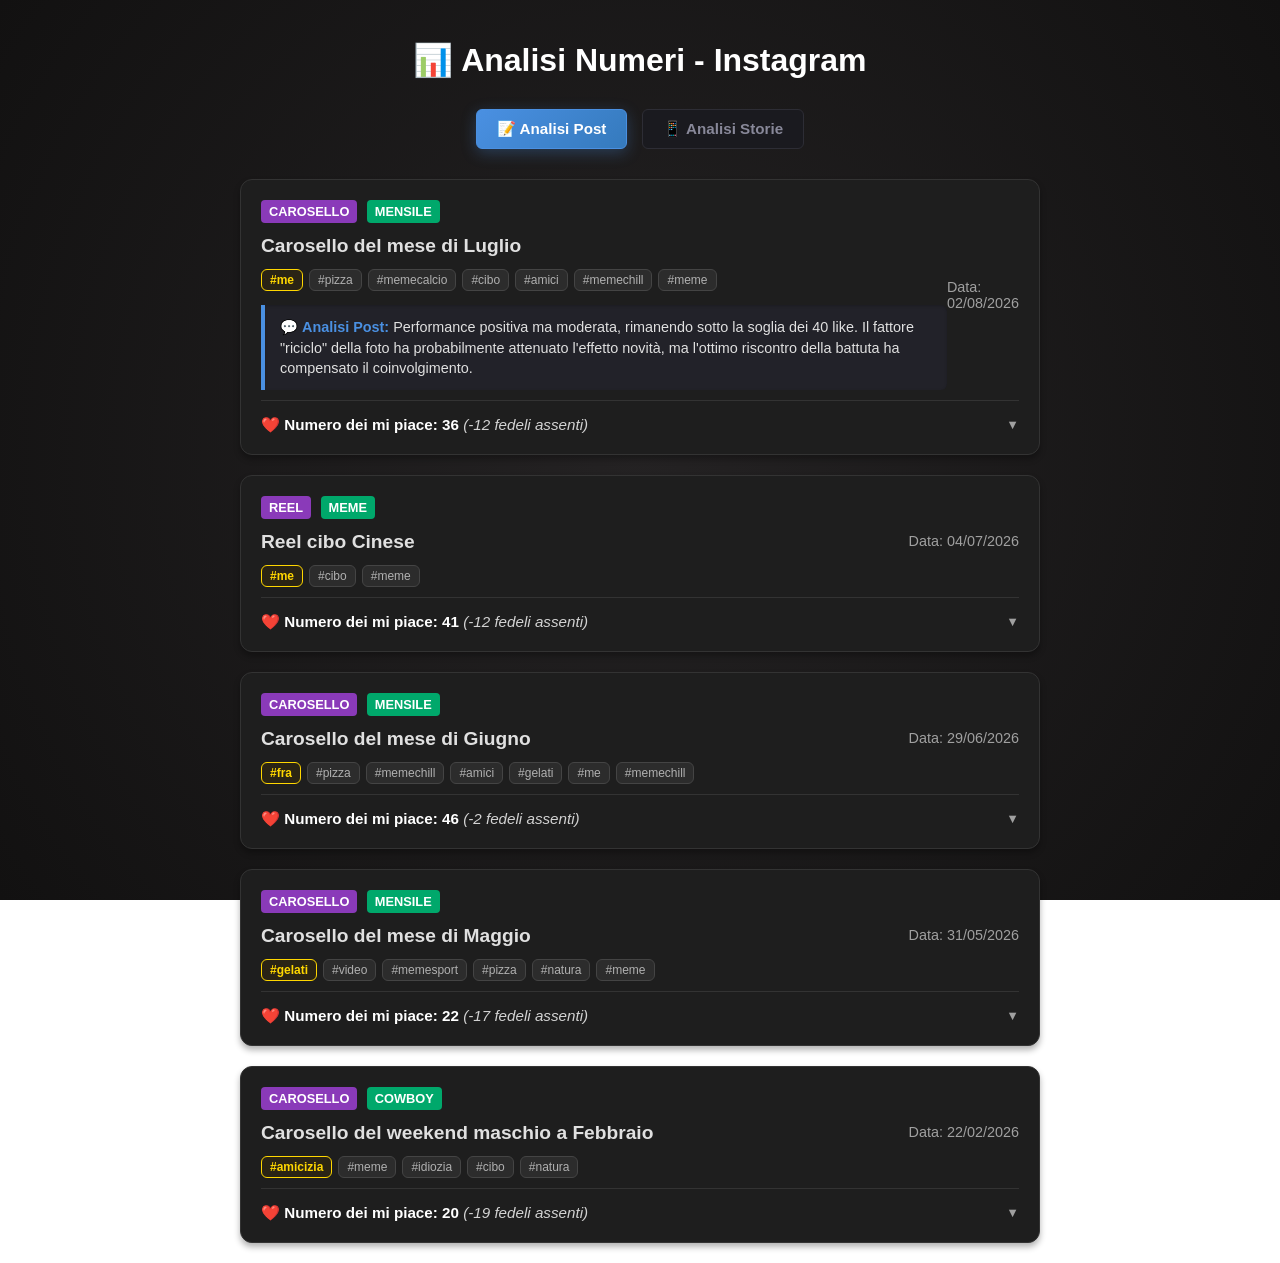
==== index.html @ 47b464ba "Add files via upload" ====
<!DOCTYPE html>
<html lang="it">
<head>
    <meta charset="UTF-8">
    <meta name="viewport" content="width=device-width, initial-scale=1.0">
    <title>Analisi Social</title>
    <link rel="stylesheet" href="style.css">
</head>

<body>
    <div class="container">
        <h1>📊 Analisi Numeri - Instagram</h1>

        <!-- NAVIGAZIONE PAGINE (Stile Tab) -->
        <div class="tabs-navigation">
            <a href="index.html" class="tab-btn active">📝 Analisi Post</a>
            <a href="storie.html" class="tab-btn">📱 Analisi Storie</a>
        </div>
                <div class="posts-grid">

                    <!-- LUGLIO -->
                    <div class="post-card">
                        <div class="post-header">
                            <div>
                                <span class="badge-tipo">CAROSELLO</span>
                                <span class="badge-categoria">MENSILE</span>
                                <div class="post-title">Carosello del mese di Luglio</div>
                                <div class="chips-themes">
                                    <span class="chip-principale">#me</span>
                                    <span>#pizza</span>
                                    <span>#memecalcio</span>
                                    <span>#cibo</span>
                                    <span>#amici</span>
                                    <span>#memechill</span>
                                    <span>#meme</span>
                                </div>
                                <div class="post-note">
                                    💬 <strong>Analisi Post:</strong> Performance positiva ma moderata, rimanendo sotto la soglia dei 40 like. Il fattore "riciclo" della foto ha probabilmente attenuato l'effetto novità, ma l'ottimo riscontro della battuta ha compensato il coinvolgimento.
                                </div>
                            </div>
                            <div class="post-meta">
                                <div>Data: 02/08/2026</div>
                            </div>
                        </div>
                        
                        <div class="likes-section">
                            <button class="likes-toggle">
                                <span class="likes-count-text">Calcolo mi piace...</span>
                                <span class="arrow">▼</span>
                            </button>
                            <div class="likes-content">
                                <div class="gender-stats">
                                    <div class="gender-bar">
                                        <div class="bar-men"></div>
                                        <div class="bar-women"></div>
                                    </div>
                                    <div class="gender-labels">
                                        <span class="label-men">Uomini: 0%</span>
                                        <span class="label-women">Donne: 0%</span>
                                    </div>
                                </div>
                                <ul class="likes-list">
                                    <li data-gender="M">Alessio Giangrande</li>
                                    <li data-gender="M">Edoardo Lisandri</li>
                                    <li data-gender="M">Nicolò Ciferri</li>
                                    <li data-gender="F">Martina Ligi</li>
                                    <li data-gender="F">Giulia Agnelli</li>
                                    <li data-gender="M">Davide Torelli</li>
                                    <li data-gender="F">Valentina Misciattelli</li>
                                    <li data-gender="F">Debora Cassero</li>
                                    <li data-gender="F">Zia Giusy</li>
                                    <li data-gender="F">Alessia Taverna</li>
                                    <li data-gender="F">Federica Bellavia</li>
                                    <li data-gender="M">Foffo</li>
                                    <li data-gender="M">Chicco Zanon</li>
                                    <li data-gender="F">Sara Raimondi</li>
                                    <li data-gender="F">Janet Meneghini</li>
                                    <li data-gender="M">Gianluca Manco</li>
                                    <li data-gender="F">Laura Martucci</li>
                                    <li data-gender="F">Maria Giovanna Osso</li>
                                    <li data-gender="M">Lorenzo Linguanti</li>
                                    <li data-gender="M">Riccardo Ramacci</li>
                                    <li data-gender="F">Micaela Del Zotto</li>
                                    <li data-gender="M">Gianmarco Maggini</li>
                                    <li data-gender="M">Marco Silvestri</li>
                                    <li data-gender="M">Gabriele Caponi</li>
                                    <li data-gender="M">Giorgio Gonzales</li>
                                    <li data-gender="F">Martina Fioretti</li>
                                    <li data-gender="M">Angelo Siegrain</li>
                                    <li data-gender="M">Dario Leonardi</li>
                                    <li data-gender="F">Anita Lunardi</li>
                                    <li data-gender="M">Daniele Pietropaolo</li>
                                    <li data-gender="M">Alessio Tricarico</li>
                                    <li data-gender="F">Sofia Rampichini</li>
                                    <li data-gender="F">Giulia Mancini</li>
                                    <li data-gender="F">Maria Labanca</li>
                                    <li data-gender="M">Giulio Ruzzi</li>
                                    <li data-gender="F">Rossella Bari</li>
                                </ul>
                            </div>
                        </div>
                    </div>

                    <!-- REEL - LUGLIO -->
                    <div class="post-card">
                        <div class="post-header">
                            <div>
                                <span class="badge-tipo">REEL</span>
                                <span class="badge-categoria">MEME</span>
                                <div class="post-title">Reel cibo Cinese</div>
                                <div class="chips-themes">
                                    <span class="chip-principale">#me</span>
                                    <span>#cibo</span>
                                    <span>#meme</span>
                                </div>
                            </div>
                            <div class="post-meta">
                                <div>Data: 04/07/2026</div>
                            </div>
                        </div>
                        
                        <!-- Inserisci qui il numero di uomini e donne per questo post -->
                        <div class="likes-section" data-uomini="3" data-donne="1">
                            <button class="likes-toggle">
                                <span class="likes-count-text">Calcolo mi piace...</span>
                                <span class="arrow">▼</span>
                            </button>
                            <div class="likes-content">
                                <!-- Nuova barra delle percentuali di genere -->
                                <div class="gender-stats">
                                    <div class="gender-bar">
                                        <div class="bar-men"></div>
                                        <div class="bar-women"></div>
                                    </div>
                                    <div class="gender-labels">
                                        <span class="label-men">Uomini: 0%</span>
                                        <span class="label-women">Donne: 0%</span>
                                    </div>
                                </div>
                                <ul class="likes-list">
                                    <li data-gender="M">Alessio Giangrande</li>
                                    <li data-gender="M">Edoardo Lisandri</li>
                                    <li data-gender="F">Martina Ligi</li>
                                    <li data-gender="F">Giulia Agnelli</li>
                                    <li data-gender="M">Daniele Fasciani</li>
                                    <li data-gender="M">Davide Torelli</li>
                                    <li data-gender="M">Luca Lanni</li>
                                    <li data-gender="F">Zia Giusy</li>
                                    <li data-gender="F">Mamma</li>
                                    <li data-gender="F">Alessia Taverna</li>
                                    <li data-gender="M">Dario Del Grosso</li>
                                    <li data-gender="F">Iaia</li>
                                    <li data-gender="F">Chiara Mastrosani</li>
                                    <li data-gender="M">Diego Gettatelli</li>
                                    <li data-gender="F">Martina Occhioni</li>
                                    <li data-gender="M">Gianluca Manco</li>
                                    <li data-gender="M">Alessandro Misciattelli</li>
                                    <li data-gender="F">Laura Martucci</li>
                                    <li data-gender="M">Dario Ciangola</li>
                                    <li data-gender="F">Maria Giovanna Osso</li>
                                    <li data-gender="M">Federico Lanni</li>
                                    <li data-gender="M">Lorenzo Linguanti</li>
                                    <li data-gender="M">Marco Sorrentino</li>
                                    <li data-gender="F">Giulia Vergari</li>
                                    <li data-gender="M">Daniele Baiocco</li>
                                    <li data-gender="F">Micaela Del Zotto</li>
                                    <li data-gender="F">Francesca Maiorana</li>
                                    <li data-gender="F">Giulia De Bartolomeo</li>
                                    <li data-gender="M">Gabriele Caponi</li>
                                    <li data-gender="F">Martina Fioretti</li>
                                    <li data-gender="F">Federica Lorello</li>
                                    <li data-gender="M">Christian Scala</li>
                                    <li data-gender="F">Giovanna Cozzi</li>
                                    <li data-gender="F">Benedetta Nuzzo</li>
                                    <li data-gender="M">Alessio Tricarico</li>
                                    <li data-gender="M">Giovanni Cortellessa</li>
                                    <li data-gender="F">Lucrezia Degan</li>
                                    <li data-gender="F">Marika Cafiero</li>
                                    <li data-gender="F">Federica Castellani</li>
                                    <li data-gender="F">Serena Biccari</li>
                                    <li data-gender="F">Rossella Bari</li>
                                </ul>
                            </div>
                        </div>
                    </div>

                    <!-- GIUGNO -->
                    <div class="post-card">
                        <div class="post-header">
                            <div>
                                <span class="badge-tipo">CAROSELLO</span>
                                <span class="badge-categoria">MENSILE</span>
                                <div class="post-title">Carosello del mese di Giugno</div>
                                <div class="chips-themes">
                                    <span class="chip-principale">#fra</span>
                                    <span>#pizza</span>
                                    <span>#memechill</span>
                                    <span>#amici</span>
                                    <span>#gelati</span>
                                    <span>#me</span>
                                    <span>#memechill</span>
                                </div>
                            </div>
                            <div class="post-meta">
                                <div>Data: 29/06/2026</div>
                            </div>
                        </div>
                        
                        <!-- Inserisci qui il numero di uomini e donne per questo post -->
                        <div class="likes-section" data-uomini="3" data-donne="1">
                            <button class="likes-toggle">
                                <span class="likes-count-text">Calcolo mi piace...</span>
                                <span class="arrow">▼</span>
                            </button>
                            <div class="likes-content">
                                <!-- Nuova barra delle percentuali di genere -->
                                <div class="gender-stats">
                                    <div class="gender-bar">
                                        <div class="bar-men"></div>
                                        <div class="bar-women"></div>
                                    </div>
                                    <div class="gender-labels">
                                        <span class="label-men">Uomini: 0%</span>
                                        <span class="label-women">Donne: 0%</span>
                                    </div>
                                </div>
                                <ul class="likes-list">
                                    <li data-gender="M">Alessio Giangrande</li>
                                    <li data-gender="F">Martina Ligi</li>
                                    <li data-gender="F">Debora Rogante</li>
                                    <li data-gender="F">Camilla Bulgherini</li>
                                    <li data-gender="F">Giulia Agnelli</li>
                                    <li data-gender="M">Davide Torelli</li>
                                    <li data-gender="F">Valentina Misciattelli</li>
                                    <li data-gender="M">Alessandro Infantini</li>
                                    <li data-gender="F">Zia Giusy</li>
                                    <li data-gender="F">Mamma</li>
                                    <li data-gender="F">Alessia Taverna</li>
                                    <li data-gender="M">Dario Del Grosso</li>
                                    <li data-gender="F">Iaia</li>
                                    <li data-gender="F">Chiara Mastrosani</li>
                                    <li data-gender="M">Chicco Zanon</li>
                                    <li data-gender="F">Sara Raimondi</li>
                                    <li data-gender="M">Diego Gettatelli</li>
                                    <li data-gender="F">Janet Meneghini</li>
                                    <li data-gender="F">Martina Occhioni</li>
                                    <li data-gender="M">Gianluca Manco</li>
                                    <li data-gender="F">Laura Martucci</li>
                                    <li data-gender="F">Maria Giovanna Osso</li>
                                    <li data-gender="F">Ludovica Nuzzo</li>
                                    <li data-gender="M">Mirco Lanni</li>
                                    <li data-gender="M">Lorenzo Linguanti</li>
                                    <li data-gender="M">Riccardo Ramacci</li>
                                    <li data-gender="F">Giulia Vergari</li>
                                    <li data-gender="F">Micaela Del Zotto</li>
                                    <li data-gender="F">Martina Ruzzi</li>
                                    <li data-gender="M">Marco Silvestri</li>
                                    <li data-gender="F">Valeria Sinopoli</li>
                                    <li data-gender="F">Giulia De Bartolomeo</li>
                                    <li data-gender="M">Gabriele Caponi</li>
                                    <li data-gender="F">Martina Fioretti</li>
                                    <li data-gender="F">Francesca Taras</li>
                                    <li data-gender="F">Michela Masci</li>
                                    <li data-gender="M">Alessio Quattrocchi</li>
                                    <li data-gender="M">Daniele Cancellieri</li>
                                    <li data-gender="M">Angelo Siegrain</li>
                                    <li data-gender="M">Dario Leonardi</li>
                                    <li data-gender="M">Michael Pichi</li>
                                    <li data-gender="F">Giulia Maisto</li>
                                    <li data-gender="M">Alessio Tricarico</li>
                                    <li data-gender="F">Claudia Bellini</li>
                                    <li data-gender="F">Serena Biccari</li>
                                    <li data-gender="F">Rossella Bari</li>
                                </ul>
                            </div>
                        </div>
                    </div>

                    <!-- MAGGIO -->
                    <div class="post-card">
                        <div class="post-header">
                            <div>
                                <span class="badge-tipo">CAROSELLO</span>
                                <span class="badge-categoria">MENSILE</span>
                                <div class="post-title">Carosello del mese di Maggio</div>
                                <div class="chips-themes">
                                    <span class="chip-principale">#gelati</span>
                                    <span>#video</span>
                                    <span>#memesport</span>
                                    <span>#pizza</span>
                                    <span>#natura</span>
                                    <span>#meme</span>
                                </div>
                            </div>
                            <div class="post-meta">
                                <div>Data: 31/05/2026</div>
                            </div>
                        </div>
                        
                        <!-- Inserisci qui il numero di uomini e donne per questo post -->
                        <div class="likes-section" data-uomini="3" data-donne="1">
                            <button class="likes-toggle">
                                <span class="likes-count-text">Calcolo mi piace...</span>
                                <span class="arrow">▼</span>
                            </button>
                            <div class="likes-content">
                                <!-- Nuova barra delle percentuali di genere -->
                                <div class="gender-stats">
                                    <div class="gender-bar">
                                        <div class="bar-men"></div>
                                        <div class="bar-women"></div>
                                    </div>
                                    <div class="gender-labels">
                                        <span class="label-men">Uomini: 0%</span>
                                        <span class="label-women">Donne: 0%</span>
                                    </div>
                                </div>
                                <ul class="likes-list">
                                    <li data-gender="M">Alessio Giangrande</li>
                                    <li data-gender="M">Edoardo Lisandri</li>
                                    <li data-gender="F">Martina Ligi</li>
                                    <li data-gender="F">Debora Rogante</li>
                                    <li data-gender="F">Giulia Agnelli</li>
                                    <li data-gender="F">Valentina Misciattelli</li>
                                    <li data-gender="M">Alessandro Infantini</li>
                                    <li data-gender="F">Mamma</li>
                                    <li data-gender="M">Dario Del Grosso</li>
                                    <li data-gender="F">Iaia</li>
                                    <li data-gender="M">Diego Gettatelli</li>
                                    <li data-gender="M">Fabio D'Andria</li>
                                    <li data-gender="M">Gianluca Manco</li>
                                    <li data-gender="F">Laura Martucci</li>
                                    <li data-gender="F">Ludovica Nuzzo</li>
                                    <li data-gender="M">Lorenzo Linguanti</li>
                                    <li data-gender="M">Riccardo Ramacci</li>
                                    <li data-gender="F">Micaela Del Zotto</li>
                                    <li data-gender="M">Marco Silvestri</li>
                                    <li data-gender="F">Giulia De Bartolomeo</li>
                                    <li data-gender="M">Angelo Siegrain</li>
                                    <li data-gender="M">Valerio Cucciari</li>
                                </ul>
                            </div>
                        </div>
                    </div>

                    <!-- FEBBRAIO -->
                    <div class="post-card">
                        <div class="post-header">
                            <div>
                                <span class="badge-tipo">CAROSELLO</span>
                                <span class="badge-categoria">COWBOY</span>
                                <div class="post-title">Carosello del weekend maschio a Febbraio</div>
                                <div class="chips-themes">
                                    <span class="chip-principale">#amicizia</span>
                                    <span>#meme</span>
                                    <span>#idiozia</span>
                                    <span>#cibo</span>
                                    <span>#natura</span>
                                </div>
                            </div>
                            <div class="post-meta">
                                <div>Data: 22/02/2026</div>
                            </div>
                        </div>
                        
                        <!-- Inserisci qui il numero di uomini e donne per questo post -->
                        <div class="likes-section" data-uomini="3" data-donne="1">
                            <button class="likes-toggle">
                                <span class="likes-count-text">Calcolo mi piace...</span>
                                <span class="arrow">▼</span>
                            </button>
                            <div class="likes-content">
                                <!-- Nuova barra delle percentuali di genere -->
                                <div class="gender-stats">
                                    <div class="gender-bar">
                                        <div class="bar-men"></div>
                                        <div class="bar-women"></div>
                                    </div>
                                    <div class="gender-labels">
                                        <span class="label-men">Uomini: 0%</span>
                                        <span class="label-women">Donne: 0%</span>
                                    </div>
                                </div>
                                <ul class="likes-list">
                                    <li data-gender="M">Alessio Giangrande</li>
                                    <li data-gender="M">Edoardo Lisandri</li>
                                    <li data-gender="F">Debora Rogante</li>
                                    <li data-gender="M">Davide Torelli</li>
                                    <li data-gender="M">Alessandro Infantini</li>
                                    <li data-gender="F">Debora Cassero</li>
                                    <li data-gender="F">Zia Giusy</li>
                                    <li data-gender="F">Mamma</li>
                                    <li data-gender="M">Dario Del Grosso</li>
                                    <li data-gender="F">Chiara Mastrosani</li>
                                    <li data-gender="M">Chicco Zanon</li>
                                    <li data-gender="M">Gianluca Manco</li>
                                    <li data-gender="M">Goffredo Baiardo</li>
                                    <li data-gender="M">Lorenzo Linguanti</li>
                                    <li data-gender="M">Riccardo Ramacci</li>
                                    <li data-gender="F">Giulia De Bartolomeo</li>
                                    <li data-gender="M">Gabriele Caponi</li>
                                    <li data-gender="M">Angelo Siegrain</li>
                                    <li data-gender="M">Dario Leonardi</li>
                                    <li data-gender="M">Lenny Guglielmino</li>
                                </ul>
                            </div>
                        </div>
                    </div>
                </div>
    </div>

    <script src="post.js"></script>

</body>
</html>
---- style.css ----
/* Stili Generali e Colori */
body {
    font-family: -apple-system, BlinkMacSystemFont, "Segoe UI", Roboto, Helvetica, Arial, sans-serif;
    color: #f5f5f5;
    margin: 0;
    padding: 20px;

    /* 1. Colore grigio scuro più morbido di base + Sfumatura radiale */
    background: radial-gradient(circle at center, #242223 0%, #121111 100%);

    /* 2. Sovrapposizione del pattern a micro-punti geometrici */
    background-image: 
        radial-gradient(circle at center, #242223 0%, #121111 100%), 
        radial-gradient(rgba(255, 255, 255, 0.02) 1px, transparent 1px);
    background-size: 100% 100%, 20px 20px;
    background-attachment: fixed;
}

.container {
    max-width: 800px;
    margin: 0 auto;
}

h1 {
    text-align: center;
    color: #fff;
    margin-bottom: 30px;
}

/* --- 🗂️ STILE INTERFACCIA TABS --- */

/* Contenitore dei pulsanti: Centrato e senza linea */
.tabs-navigation {
    display: flex;
    justify-content: center;
    gap: 15px;               
    margin-top: 10px;        
    margin-bottom: 30px;     
    padding-bottom: 0;       
    border-bottom: none;
}

/* Stile base dei pulsanti dei tab */
.tab-btn {
    background: #1a1a1f;
    border: 1px solid #2d2d35;
    color: #888899;
    padding: 10px 20px;
    font-size: 0.95rem;
    font-weight: 600;
    cursor: pointer;
    border-radius: 6px;
    transition: all 0.3s ease;
    text-decoration: none;
    display: inline-block;
}

/* Effetto quando passi sopra col mouse */
.tab-btn:hover {
    color: #f5f5f5;
    border-color: #4a90e2;
}

/* Pulsante ATTIVO (Quello selezionato) */
.tab-btn.active {
    background: linear-gradient(135deg, #4a90e2 0%, #357abd 100%);
    color: #ffffff;
    border-color: #4a90e2;
    box-shadow: 0 4px 15px rgba(74, 144, 226, 0.3);
}

/* Gestione della visibilità dei contenuti */
.tab-content {
    display: none; /* Di base nasconde tutto */
}

.tab-content.active {
    display: block; /* Mostra solo il tab che ha la classe active */
}

/* Placeholder provvisorio per la sezione storie */
.stories-placeholder {
    background-color: #1a1a1f;
    border: 1px solid #2d2d35;
    padding: 30px;
    border-radius: 8px;
    text-align: center;
    color: #888899;
}
.stories-placeholder h3 {
    color: #4a90e2;
    margin-top: 0;
}

/* 🏷️ BADGE ROSSO ESCLUSIVO PER LE STORIE */
.badge-tipo.badge-storia {
    background-color: #ff4a4a;
    color: #ffffff;
    box-shadow: 0 2px 8px rgba(255, 74, 74, 0.4);
}

/* 📝 NOTA PERSONALIZZATA PER LE STORIE (Barretta rossa coordinata) */
.post-note.note-storia {
    border-left: 4px solid #ff4a4a;
}
.post-note.note-storia strong {
    color: #ff4a4a;
}

/* Contenitore dei Post */
.posts-grid {
    display: flex;
    flex-direction: column;
    gap: 20px;
}

/* Scheda del Singolo Post */
.post-card {
    background-color: #1e1e1e;
    border: 1px solid #333;
    border-radius: 12px;
    padding: 20px;
    box-shadow: 0 4px 6px rgba(0,0,0,0.3);
}

/* Intestazione del Post (Info principali) */
.post-header {
    display: flex;
    justify-content: space-between;
    align-items: center;
    border-bottom: 1px solid #333;
    padding-bottom: 10px;
    margin-bottom: 15px;
}

.post-title {
    font-size: 1.2rem;
    font-weight: bold;
    color: #e0e0e0;
}

.post-meta {
    font-size: 0.9rem;
    color: #a0a0a0;
}

/* Badge Viola per il Tipo di Post */
.badge-tipo {
    background-color: #8a3ab9;
    color: white;
    padding: 4px 8px;
    border-radius: 4px;
    font-size: 0.8rem;
    font-weight: bold;
    text-transform: uppercase;
    display: inline-block;
    margin-bottom: 12px;
    margin-right: 5px;
}

/* Nuovo Badge Verde per la Categoria di Contenuto */
.badge-categoria {
    background-color: #00a86b;
    color: white;
    padding: 4px 8px;
    border-radius: 4px;
    font-size: 0.8rem;
    font-weight: bold;
    text-transform: uppercase;
    display: inline-block;
    margin-bottom: 12px;
}

/* Chips dei Temi sotto il titolo */
.chips-themes {
    display: flex;
    flex-wrap: wrap;
    gap: 6px;
    margin-top: 12px;
}

.chips-themes span {
    background-color: #2c2c2c;
    color: #b0b0b0;
    font-size: 0.75rem;
    padding: 3px 8px;
    border-radius: 6px;
    border: 1px solid #444;
}

/* Stile speciale per la Chip Principale */
.chips-themes .chip-principale {
    background-color: #2a2415; 
    color: #ffd700;            
    border: 1px solid #ffd700;
    font-weight: bold;
}

.post-note {
    background-color: #222229;     
    border-left: 4px solid #4a90e2; 
    padding: 12px 15px;
    margin-top: 14px;            
    border-radius: 0 6px 6px 0;    
    color: #e0e0e0;            
    font-size: 0.9rem;
    line-height: 1.4;
    box-shadow: inset 0 1px 3px rgba(0, 0, 0, 0.2); /* Leggero effetto incavato */
}

/* Stile per la parolina "Nota del post:" in grassetto */
.post-note strong {
    color: #4a90e2; /* Mette in risalto il titolo della nota con lo stesso azzurro del bordo */
    font-weight: 600;
}

//* --- STRUTTURA ACCORDION PER I LIKE --- */
.likes-section {
    background-color: #161616;
    border-radius: 8px;
    padding: 12px 15px;
    margin-top: 15px;
}

.likes-toggle {
    width: 100%;
    background: none;
    border: none;
    color: #FFFFFF;
    font-size: 0.95rem;
    font-weight: bold;
    font-family: inherit;
    text-align: left;
    display: flex;
    justify-content: space-between;
    align-items: center;
    padding: 0;
    cursor: pointer;
}

.likes-toggle .arrow {
    font-size: 0.8rem;
    color: #a0a0a0;
    transition: transform 0.2s ease;
}

.likes-toggle.active .arrow {
    transform: rotate(180deg);
}

.likes-content {
    max-height: 0;
    overflow: hidden;
    transition: max-height 0.25s ease-out, padding 0.25s ease-out;
}

/* --- GRAFICA DELLE STATISTICHE DI GENERE --- */
.gender-stats {
    margin-bottom: 15px;
    background-color: #222;
    padding: 10px;
    border-radius: 6px;
    border: 1px solid #333;
}

/* La barra contenitore */
.gender-bar {
    display: flex;
    height: 8px;
    border-radius: 4px;
    overflow: hidden;
    background-color: #444;
    margin-bottom: 8px;
}

/* Segmento Uomini (Azzurro) */
.bar-men {
    background-color: #0095f6;
    width: 0%; /* Gestito dal JavaScript */
    transition: width 0.5s ease;
}

/* Segmento Donne (Rosa) */
.bar-women {
    background-color: #fd5a93;
    width: 0%; /* Gestito dal JavaScript */
    transition: width 0.5s ease;
}

/* Scritte sotto la barra */
.gender-labels {
    display: flex;
    justify-content: space-between;
    font-size: 0.8rem;
    font-weight: 500;
}

.label-men { color: #0095f6; }
.label-women { color: #fd5a93; }

/* --- LISTA DEI NOMI --- */
.likes-list {
    list-style: none;
    padding: 0;
    margin: 0;
    display: flex;
    flex-wrap: wrap;
    gap: 8px;
}

.likes-list li {
    background-color: #2a2a2a;
    border: 1px solid #444;
    padding: 5px 12px;
    border-radius: 20px;
    font-size: 0.85rem;
    color: #dcdcdc;
    transition: background-color 0.2s;
}

.likes-list li:hover {
    background-color: #3a3a3a;
    cursor: pointer;
}

/* Stile per i contatori dei fantasmi (italic light) */
.ghost-counter {
    font-style: italic;
    font-weight: 300;
    opacity: 0.8;
}

/* 🔥 TOP FAN: Bordino dorato e sfondo leggermente più luminoso */
.likes-list li.top-fan {
    border: 1px solid #ffd700;
    background-color: #2c2512;
    color: #fff;
    font-weight: bold;
}

/* ⭐ REGULAR: Bordino azzurro/argenteo discreto */
.likes-list li.regular-fan {
    border: 1px solid #4a90e2;
    background-color: #151f2b;
}

/* 💤 OCCASIONALE: Stile standard o leggermente più spento */
.likes-list li.occasional-fan {
    border: 1px solid #444444;
    background-color: #161616;
    opacity: 0.7;
}

/* --- NUOVI STILI PER FANTASMI STRATIFICATI --- */

/* Base comune per tutti i fantasmi (rimane sbiadita e tratteggiata) */
.likes-list li.ghost-like {
    background-color: #1a1415;
    opacity: 0.4;
    color: #aaa;
}

/* Se il fantasma era un TOP FAN: Bordo tratteggiato giallo oro */
.likes-list li.ghost-like.ghost-top {
    border: 1px dashed #ffd700;
}

/* Se il fantasma era un REGULAR: Bordo tratteggiato azzurro */
.likes-list li.ghost-like.ghost-regular {
    border: 1px dashed #4a90e2;
}

/* Se il fantasma era un OCCASIONALE: Bordo tratteggiato grigio scuro */
.likes-list li.ghost-like.ghost-occasional {
    border: 1px dashed #444444;
}

/* --- LABEL DIVISORIA PER I LIKES FANTASMA --- */
.ghost-divider {
    width: 100%;
    display: block;
    margin-top: 25px;       /* Crea lo stacco generoso dai mi piace reali */
    margin-bottom: 15px;    /* Distanza dai nomi dei fantasmi sotto */
    padding: 8px 12px;
    color: #ff9999;
    font-size: 0.9rem;
    font-weight: bold;
    text-transform: uppercase;
    letter-spacing: 1px;
    border-radius: 4px;
}
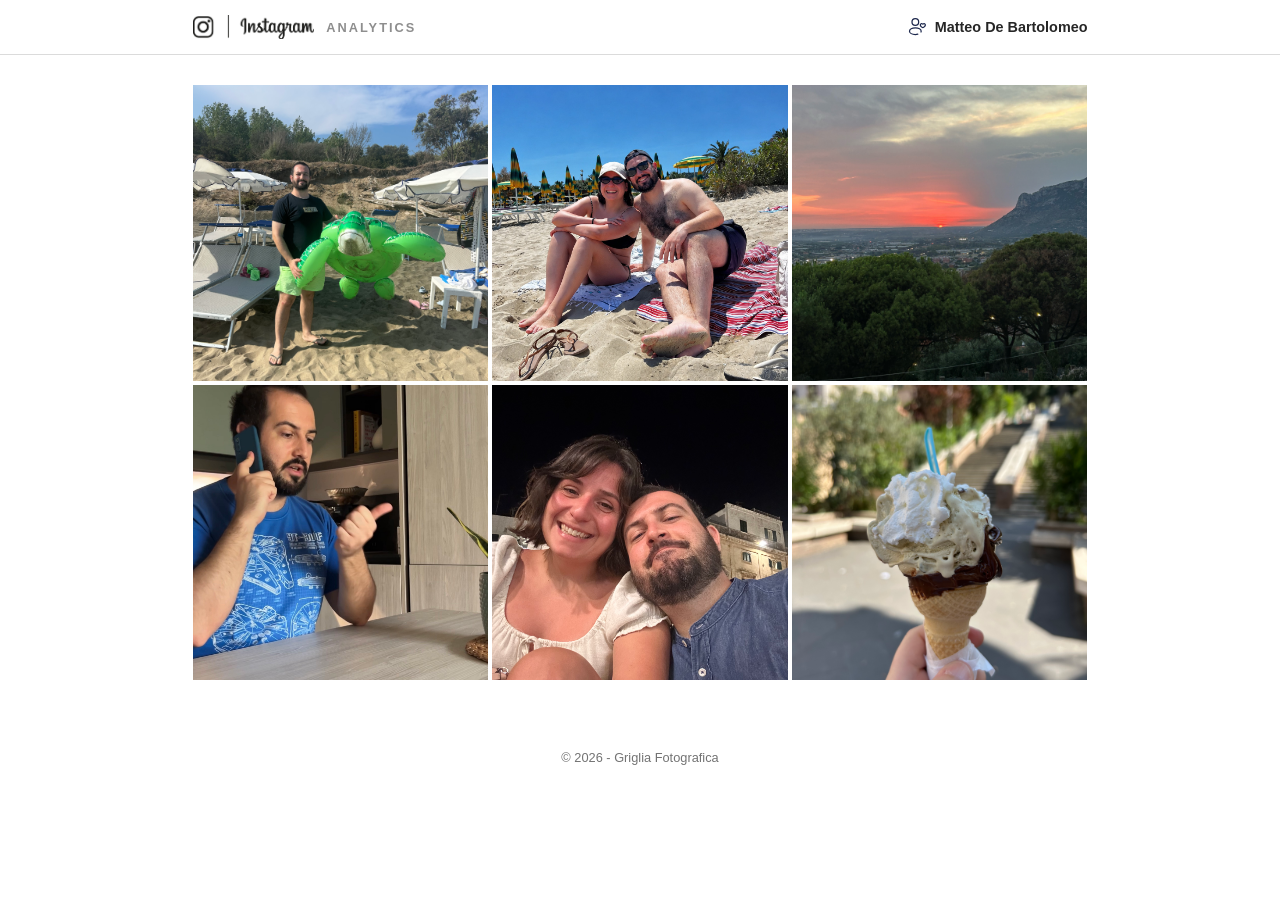
==== commit 999e570f: "Add files via upload" ====
--- a/index.html
+++ b/index.html
@@ -3,413 +3,114 @@
 <head>
     <meta charset="UTF-8">
     <meta name="viewport" content="width=device-width, initial-scale=1.0">
-    <title>Analisi Social</title>
+    <title>Instagram Analytics Dashboard</title>
     <link rel="stylesheet" href="style.css">
 </head>
+<body>
 
-<body>
-    <div class="container">
-        <h1>📊 Analisi Numeri - Instagram</h1>
+    <header>
+        <div class="header-container">
+            <div class="brand-container">
+                <img src="Immagini/IG.png" alt="Instagram Logo" class="brand-logo">
+                <span class="brand-text">ANALYTICS</span>
+            </div>
+            <div class="user-container">
+                <img src="Immagini/user-heart-rounded-svgrepo-com.svg" alt="User Icon" class="user-icon">
+                <span class="user-name">Matteo De Bartolomeo</span>
+            </div>
+        </div>
+    </header>
 
-        <!-- NAVIGAZIONE PAGINE (Stile Tab) -->
-        <div class="tabs-navigation">
-            <a href="index.html" class="tab-btn active">📝 Analisi Post</a>
-            <a href="storie.html" class="tab-btn">📱 Analisi Storie</a>
-        </div>
-                <div class="posts-grid">
-
-                    <!-- LUGLIO -->
-                    <div class="post-card">
-                        <div class="post-header">
-                            <div>
-                                <span class="badge-tipo">CAROSELLO</span>
-                                <span class="badge-categoria">MENSILE</span>
-                                <div class="post-title">Carosello del mese di Luglio</div>
-                                <div class="chips-themes">
-                                    <span class="chip-principale">#me</span>
-                                    <span>#pizza</span>
-                                    <span>#memecalcio</span>
-                                    <span>#cibo</span>
-                                    <span>#amici</span>
-                                    <span>#memechill</span>
-                                    <span>#meme</span>
-                                </div>
-                                <div class="post-note">
-                                    💬 <strong>Analisi Post:</strong> Performance positiva ma moderata, rimanendo sotto la soglia dei 40 like. Il fattore "riciclo" della foto ha probabilmente attenuato l'effetto novità, ma l'ottimo riscontro della battuta ha compensato il coinvolgimento.
-                                </div>
-                            </div>
-                            <div class="post-meta">
-                                <div>Data: 02/08/2026</div>
-                            </div>
-                        </div>
-                        
-                        <div class="likes-section">
-                            <button class="likes-toggle">
-                                <span class="likes-count-text">Calcolo mi piace...</span>
-                                <span class="arrow">▼</span>
-                            </button>
-                            <div class="likes-content">
-                                <div class="gender-stats">
-                                    <div class="gender-bar">
-                                        <div class="bar-men"></div>
-                                        <div class="bar-women"></div>
-                                    </div>
-                                    <div class="gender-labels">
-                                        <span class="label-men">Uomini: 0%</span>
-                                        <span class="label-women">Donne: 0%</span>
-                                    </div>
-                                </div>
-                                <ul class="likes-list">
-                                    <li data-gender="M">Alessio Giangrande</li>
-                                    <li data-gender="M">Edoardo Lisandri</li>
-                                    <li data-gender="M">Nicolò Ciferri</li>
-                                    <li data-gender="F">Martina Ligi</li>
-                                    <li data-gender="F">Giulia Agnelli</li>
-                                    <li data-gender="M">Davide Torelli</li>
-                                    <li data-gender="F">Valentina Misciattelli</li>
-                                    <li data-gender="F">Debora Cassero</li>
-                                    <li data-gender="F">Zia Giusy</li>
-                                    <li data-gender="F">Alessia Taverna</li>
-                                    <li data-gender="F">Federica Bellavia</li>
-                                    <li data-gender="M">Foffo</li>
-                                    <li data-gender="M">Chicco Zanon</li>
-                                    <li data-gender="F">Sara Raimondi</li>
-                                    <li data-gender="F">Janet Meneghini</li>
-                                    <li data-gender="M">Gianluca Manco</li>
-                                    <li data-gender="F">Laura Martucci</li>
-                                    <li data-gender="F">Maria Giovanna Osso</li>
-                                    <li data-gender="M">Lorenzo Linguanti</li>
-                                    <li data-gender="M">Riccardo Ramacci</li>
-                                    <li data-gender="F">Micaela Del Zotto</li>
-                                    <li data-gender="M">Gianmarco Maggini</li>
-                                    <li data-gender="M">Marco Silvestri</li>
-                                    <li data-gender="M">Gabriele Caponi</li>
-                                    <li data-gender="M">Giorgio Gonzales</li>
-                                    <li data-gender="F">Martina Fioretti</li>
-                                    <li data-gender="M">Angelo Siegrain</li>
-                                    <li data-gender="M">Dario Leonardi</li>
-                                    <li data-gender="F">Anita Lunardi</li>
-                                    <li data-gender="M">Daniele Pietropaolo</li>
-                                    <li data-gender="M">Alessio Tricarico</li>
-                                    <li data-gender="F">Sofia Rampichini</li>
-                                    <li data-gender="F">Giulia Mancini</li>
-                                    <li data-gender="F">Maria Labanca</li>
-                                    <li data-gender="M">Giulio Ruzzi</li>
-                                    <li data-gender="F">Rossella Bari</li>
-                                </ul>
-                            </div>
-                        </div>
-                    </div>
-
-                    <!-- REEL - LUGLIO -->
-                    <div class="post-card">
-                        <div class="post-header">
-                            <div>
-                                <span class="badge-tipo">REEL</span>
-                                <span class="badge-categoria">MEME</span>
-                                <div class="post-title">Reel cibo Cinese</div>
-                                <div class="chips-themes">
-                                    <span class="chip-principale">#me</span>
-                                    <span>#cibo</span>
-                                    <span>#meme</span>
-                                </div>
-                            </div>
-                            <div class="post-meta">
-                                <div>Data: 04/07/2026</div>
-                            </div>
-                        </div>
-                        
-                        <!-- Inserisci qui il numero di uomini e donne per questo post -->
-                        <div class="likes-section" data-uomini="3" data-donne="1">
-                            <button class="likes-toggle">
-                                <span class="likes-count-text">Calcolo mi piace...</span>
-                                <span class="arrow">▼</span>
-                            </button>
-                            <div class="likes-content">
-                                <!-- Nuova barra delle percentuali di genere -->
-                                <div class="gender-stats">
-                                    <div class="gender-bar">
-                                        <div class="bar-men"></div>
-                                        <div class="bar-women"></div>
-                                    </div>
-                                    <div class="gender-labels">
-                                        <span class="label-men">Uomini: 0%</span>
-                                        <span class="label-women">Donne: 0%</span>
-                                    </div>
-                                </div>
-                                <ul class="likes-list">
-                                    <li data-gender="M">Alessio Giangrande</li>
-                                    <li data-gender="M">Edoardo Lisandri</li>
-                                    <li data-gender="F">Martina Ligi</li>
-                                    <li data-gender="F">Giulia Agnelli</li>
-                                    <li data-gender="M">Daniele Fasciani</li>
-                                    <li data-gender="M">Davide Torelli</li>
-                                    <li data-gender="M">Luca Lanni</li>
-                                    <li data-gender="F">Zia Giusy</li>
-                                    <li data-gender="F">Mamma</li>
-                                    <li data-gender="F">Alessia Taverna</li>
-                                    <li data-gender="M">Dario Del Grosso</li>
-                                    <li data-gender="F">Iaia</li>
-                                    <li data-gender="F">Chiara Mastrosani</li>
-                                    <li data-gender="M">Diego Gettatelli</li>
-                                    <li data-gender="F">Martina Occhioni</li>
-                                    <li data-gender="M">Gianluca Manco</li>
-                                    <li data-gender="M">Alessandro Misciattelli</li>
-                                    <li data-gender="F">Laura Martucci</li>
-                                    <li data-gender="M">Dario Ciangola</li>
-                                    <li data-gender="F">Maria Giovanna Osso</li>
-                                    <li data-gender="M">Federico Lanni</li>
-                                    <li data-gender="M">Lorenzo Linguanti</li>
-                                    <li data-gender="M">Marco Sorrentino</li>
-                                    <li data-gender="F">Giulia Vergari</li>
-                                    <li data-gender="M">Daniele Baiocco</li>
-                                    <li data-gender="F">Micaela Del Zotto</li>
-                                    <li data-gender="F">Francesca Maiorana</li>
-                                    <li data-gender="F">Giulia De Bartolomeo</li>
-                                    <li data-gender="M">Gabriele Caponi</li>
-                                    <li data-gender="F">Martina Fioretti</li>
-                                    <li data-gender="F">Federica Lorello</li>
-                                    <li data-gender="M">Christian Scala</li>
-                                    <li data-gender="F">Giovanna Cozzi</li>
-                                    <li data-gender="F">Benedetta Nuzzo</li>
-                                    <li data-gender="M">Alessio Tricarico</li>
-                                    <li data-gender="M">Giovanni Cortellessa</li>
-                                    <li data-gender="F">Lucrezia Degan</li>
-                                    <li data-gender="F">Marika Cafiero</li>
-                                    <li data-gender="F">Federica Castellani</li>
-                                    <li data-gender="F">Serena Biccari</li>
-                                    <li data-gender="F">Rossella Bari</li>
-                                </ul>
-                            </div>
-                        </div>
-                    </div>
-
-                    <!-- GIUGNO -->
-                    <div class="post-card">
-                        <div class="post-header">
-                            <div>
-                                <span class="badge-tipo">CAROSELLO</span>
-                                <span class="badge-categoria">MENSILE</span>
-                                <div class="post-title">Carosello del mese di Giugno</div>
-                                <div class="chips-themes">
-                                    <span class="chip-principale">#fra</span>
-                                    <span>#pizza</span>
-                                    <span>#memechill</span>
-                                    <span>#amici</span>
-                                    <span>#gelati</span>
-                                    <span>#me</span>
-                                    <span>#memechill</span>
-                                </div>
-                            </div>
-                            <div class="post-meta">
-                                <div>Data: 29/06/2026</div>
-                            </div>
-                        </div>
-                        
-                        <!-- Inserisci qui il numero di uomini e donne per questo post -->
-                        <div class="likes-section" data-uomini="3" data-donne="1">
-                            <button class="likes-toggle">
-                                <span class="likes-count-text">Calcolo mi piace...</span>
-                                <span class="arrow">▼</span>
-                            </button>
-                            <div class="likes-content">
-                                <!-- Nuova barra delle percentuali di genere -->
-                                <div class="gender-stats">
-                                    <div class="gender-bar">
-                                        <div class="bar-men"></div>
-                                        <div class="bar-women"></div>
-                                    </div>
-                                    <div class="gender-labels">
-                                        <span class="label-men">Uomini: 0%</span>
-                                        <span class="label-women">Donne: 0%</span>
-                                    </div>
-                                </div>
-                                <ul class="likes-list">
-                                    <li data-gender="M">Alessio Giangrande</li>
-                                    <li data-gender="F">Martina Ligi</li>
-                                    <li data-gender="F">Debora Rogante</li>
-                                    <li data-gender="F">Camilla Bulgherini</li>
-                                    <li data-gender="F">Giulia Agnelli</li>
-                                    <li data-gender="M">Davide Torelli</li>
-                                    <li data-gender="F">Valentina Misciattelli</li>
-                                    <li data-gender="M">Alessandro Infantini</li>
-                                    <li data-gender="F">Zia Giusy</li>
-                                    <li data-gender="F">Mamma</li>
-                                    <li data-gender="F">Alessia Taverna</li>
-                                    <li data-gender="M">Dario Del Grosso</li>
-                                    <li data-gender="F">Iaia</li>
-                                    <li data-gender="F">Chiara Mastrosani</li>
-                                    <li data-gender="M">Chicco Zanon</li>
-                                    <li data-gender="F">Sara Raimondi</li>
-                                    <li data-gender="M">Diego Gettatelli</li>
-                                    <li data-gender="F">Janet Meneghini</li>
-                                    <li data-gender="F">Martina Occhioni</li>
-                                    <li data-gender="M">Gianluca Manco</li>
-                                    <li data-gender="F">Laura Martucci</li>
-                                    <li data-gender="F">Maria Giovanna Osso</li>
-                                    <li data-gender="F">Ludovica Nuzzo</li>
-                                    <li data-gender="M">Mirco Lanni</li>
-                                    <li data-gender="M">Lorenzo Linguanti</li>
-                                    <li data-gender="M">Riccardo Ramacci</li>
-                                    <li data-gender="F">Giulia Vergari</li>
-                                    <li data-gender="F">Micaela Del Zotto</li>
-                                    <li data-gender="F">Martina Ruzzi</li>
-                                    <li data-gender="M">Marco Silvestri</li>
-                                    <li data-gender="F">Valeria Sinopoli</li>
-                                    <li data-gender="F">Giulia De Bartolomeo</li>
-                                    <li data-gender="M">Gabriele Caponi</li>
-                                    <li data-gender="F">Martina Fioretti</li>
-                                    <li data-gender="F">Francesca Taras</li>
-                                    <li data-gender="F">Michela Masci</li>
-                                    <li data-gender="M">Alessio Quattrocchi</li>
-                                    <li data-gender="M">Daniele Cancellieri</li>
-                                    <li data-gender="M">Angelo Siegrain</li>
-                                    <li data-gender="M">Dario Leonardi</li>
-                                    <li data-gender="M">Michael Pichi</li>
-                                    <li data-gender="F">Giulia Maisto</li>
-                                    <li data-gender="M">Alessio Tricarico</li>
-                                    <li data-gender="F">Claudia Bellini</li>
-                                    <li data-gender="F">Serena Biccari</li>
-                                    <li data-gender="F">Rossella Bari</li>
-                                </ul>
-                            </div>
-                        </div>
-                    </div>
-
-                    <!-- MAGGIO -->
-                    <div class="post-card">
-                        <div class="post-header">
-                            <div>
-                                <span class="badge-tipo">CAROSELLO</span>
-                                <span class="badge-categoria">MENSILE</span>
-                                <div class="post-title">Carosello del mese di Maggio</div>
-                                <div class="chips-themes">
-                                    <span class="chip-principale">#gelati</span>
-                                    <span>#video</span>
-                                    <span>#memesport</span>
-                                    <span>#pizza</span>
-                                    <span>#natura</span>
-                                    <span>#meme</span>
-                                </div>
-                            </div>
-                            <div class="post-meta">
-                                <div>Data: 31/05/2026</div>
-                            </div>
-                        </div>
-                        
-                        <!-- Inserisci qui il numero di uomini e donne per questo post -->
-                        <div class="likes-section" data-uomini="3" data-donne="1">
-                            <button class="likes-toggle">
-                                <span class="likes-count-text">Calcolo mi piace...</span>
-                                <span class="arrow">▼</span>
-                            </button>
-                            <div class="likes-content">
-                                <!-- Nuova barra delle percentuali di genere -->
-                                <div class="gender-stats">
-                                    <div class="gender-bar">
-                                        <div class="bar-men"></div>
-                                        <div class="bar-women"></div>
-                                    </div>
-                                    <div class="gender-labels">
-                                        <span class="label-men">Uomini: 0%</span>
-                                        <span class="label-women">Donne: 0%</span>
-                                    </div>
-                                </div>
-                                <ul class="likes-list">
-                                    <li data-gender="M">Alessio Giangrande</li>
-                                    <li data-gender="M">Edoardo Lisandri</li>
-                                    <li data-gender="F">Martina Ligi</li>
-                                    <li data-gender="F">Debora Rogante</li>
-                                    <li data-gender="F">Giulia Agnelli</li>
-                                    <li data-gender="F">Valentina Misciattelli</li>
-                                    <li data-gender="M">Alessandro Infantini</li>
-                                    <li data-gender="F">Mamma</li>
-                                    <li data-gender="M">Dario Del Grosso</li>
-                                    <li data-gender="F">Iaia</li>
-                                    <li data-gender="M">Diego Gettatelli</li>
-                                    <li data-gender="M">Fabio D'Andria</li>
-                                    <li data-gender="M">Gianluca Manco</li>
-                                    <li data-gender="F">Laura Martucci</li>
-                                    <li data-gender="F">Ludovica Nuzzo</li>
-                                    <li data-gender="M">Lorenzo Linguanti</li>
-                                    <li data-gender="M">Riccardo Ramacci</li>
-                                    <li data-gender="F">Micaela Del Zotto</li>
-                                    <li data-gender="M">Marco Silvestri</li>
-                                    <li data-gender="F">Giulia De Bartolomeo</li>
-                                    <li data-gender="M">Angelo Siegrain</li>
-                                    <li data-gender="M">Valerio Cucciari</li>
-                                </ul>
-                            </div>
-                        </div>
-                    </div>
-
-                    <!-- FEBBRAIO -->
-                    <div class="post-card">
-                        <div class="post-header">
-                            <div>
-                                <span class="badge-tipo">CAROSELLO</span>
-                                <span class="badge-categoria">COWBOY</span>
-                                <div class="post-title">Carosello del weekend maschio a Febbraio</div>
-                                <div class="chips-themes">
-                                    <span class="chip-principale">#amicizia</span>
-                                    <span>#meme</span>
-                                    <span>#idiozia</span>
-                                    <span>#cibo</span>
-                                    <span>#natura</span>
-                                </div>
-                            </div>
-                            <div class="post-meta">
-                                <div>Data: 22/02/2026</div>
-                            </div>
-                        </div>
-                        
-                        <!-- Inserisci qui il numero di uomini e donne per questo post -->
-                        <div class="likes-section" data-uomini="3" data-donne="1">
-                            <button class="likes-toggle">
-                                <span class="likes-count-text">Calcolo mi piace...</span>
-                                <span class="arrow">▼</span>
-                            </button>
-                            <div class="likes-content">
-                                <!-- Nuova barra delle percentuali di genere -->
-                                <div class="gender-stats">
-                                    <div class="gender-bar">
-                                        <div class="bar-men"></div>
-                                        <div class="bar-women"></div>
-                                    </div>
-                                    <div class="gender-labels">
-                                        <span class="label-men">Uomini: 0%</span>
-                                        <span class="label-women">Donne: 0%</span>
-                                    </div>
-                                </div>
-                                <ul class="likes-list">
-                                    <li data-gender="M">Alessio Giangrande</li>
-                                    <li data-gender="M">Edoardo Lisandri</li>
-                                    <li data-gender="F">Debora Rogante</li>
-                                    <li data-gender="M">Davide Torelli</li>
-                                    <li data-gender="M">Alessandro Infantini</li>
-                                    <li data-gender="F">Debora Cassero</li>
-                                    <li data-gender="F">Zia Giusy</li>
-                                    <li data-gender="F">Mamma</li>
-                                    <li data-gender="M">Dario Del Grosso</li>
-                                    <li data-gender="F">Chiara Mastrosani</li>
-                                    <li data-gender="M">Chicco Zanon</li>
-                                    <li data-gender="M">Gianluca Manco</li>
-                                    <li data-gender="M">Goffredo Baiardo</li>
-                                    <li data-gender="M">Lorenzo Linguanti</li>
-                                    <li data-gender="M">Riccardo Ramacci</li>
-                                    <li data-gender="F">Giulia De Bartolomeo</li>
-                                    <li data-gender="M">Gabriele Caponi</li>
-                                    <li data-gender="M">Angelo Siegrain</li>
-                                    <li data-gender="M">Dario Leonardi</li>
-                                    <li data-gender="M">Lenny Guglielmino</li>
-                                </ul>
-                            </div>
-                        </div>
+    <main>
+        <div class="insta-grid">
+            <!-- Foto 1 (Dati bilanciati su base 36 Like) -->
+            <a href="dettaglio.html?likes=36&trend=up&img=1&date=02/08/2026&day=domenica&type=carosello&faces=solo_matteo&content=matteo&likers=Alessio_Giangrande,Edoardo_Lisandri,Nicolò_Ciferri,Martina_Ligi,Davide_Torelli,Giulia_Agnelli,Valentina_Misciattelli,Debora_Cassero,Federica_Bellavia,Giusy_De_Bartolomeo,Giorgio_Bazzicalupo,Alessia_Taverna,Chicco_Zanon,Sara_Raimondi,Laura_Martucci,Gianluca_Manco,Janet_Meneghini,Gabriele_Caponi,Maria_Giovanna_Osso,Riccardo_Ramacci,Gianmarco_Maggini,Lorenzo_Linguanti,Micaela_Del_Zotto,Marco_Silvestri,Martina_Fioretti,Giorgio_Gonzales,Anita_Lunardi,Angelo_Siegrain,Dario_Leonardi,Alessio_Tricarico,Daniele_Pietropaolo,Giulia_Mancini,Sofia_Rampichini,Giulio_Ruzzi,Maria_Labanca,Rossella_Bari" class="grid-item">
+                <img src="Immagini/1.JPG" alt="Mia Foto 1" class="main-img">
+                <div class="grid-overlay">
+                    <span class="likes"><img src="Immagini/heart-svgrepo-com.svg" alt="Cuore" class="custom-heart"> 36</span>
+                    <span class="trend-badge negative">-2.7% vs media</span>
+                    <div class="fasce-container">
+                        <span class="badge high">🔥 22.2%</span>
+                        <span class="badge med">⚡ 33.3%</span>
+                        <span class="badge low">❄️ 44.5%</span>
                     </div>
                 </div>
-    </div>
+            </a>
+            
+            <!-- Foto 2 (Dati bilanciati su base 45 Like) -->
+            <a href="dettaglio.html?likes=45&trend=up&img=2&date=29/06/2026&day=lunedi&type=carosello&faces=coppia&content=matteo_compagna&likers=Alessio_Giangrande,Martina_Ligi,Debora_Rogante,Camilla_Bulgherini,Alessandro_Infantini,Giulia_Agnelli,Valentina_Misciattelli,Chiara_Bazzicalupo,Giusy_De_Bartolomeo,Dario_Del_Grosso,Chiara_Mastrosani,Alessia_Taverna,Chicco_Zanon,Sara_Raimondi,Silvia_Flamini,Diego_Gettatelli,Laura_Martucci,Gianluca_Manco,Janet_Meneghini,Martina_Ruzzi,Gabriele_Caponi,Maria_Giovanna_Osso,Martina_Occhioni,Ludovica_Nuzzo,Riccardo_Ramacci,Mirco_Lanni,Lorenzo_Linguanti,Micaela_Del_Zotto,Valeria_Sinopoli,Giulia_Vergari,Marco_Silvestri,Martina_Fioretti,Giulia_De_Bartolomeo,Francesca_Taras,Michela_Masci,Alessio_Quattrocchi,Daniele_Cancellieri,Angelo_Siegrain,Dario_Leonardi,Michael_Pichi,Alessio_Tricarico,Giulia_Maisto,Claudia_Bellini,Serena_Biccari,Rossella_Bari" class="grid-item">
+                <img src="Immagini/2.JPG" alt="Mia Foto 2" class="main-img">
+                <div class="grid-overlay">
+                    <span class="likes"><img src="Immagini/heart-svgrepo-com.svg" alt="Cuore" class="custom-heart"> 45</span>
+                    <span class="trend-badge positive">+21.6% vs media</span>
+                    <div class="fasce-container">
+                        <span class="badge high">🔥 24.4%</span>
+                        <span class="badge med">⚡ 37.8%</span>
+                        <span class="badge low">❄️ 37.8%</span>
+                    </div>
+                </div>
+            </a>
+            
+            <!-- Foto 3 -->
+            <a href="dettaglio.html?likes=21&trend=down&img=3&date=29/08/2026&day=sabato&type=carosello&faces=no&content=tramonto&likers=Alessio_Giangrande,Edoardo_Lisandri,Camilla_Bulgherini,Giulia_Agnelli,Valentina_Misciattelli,Chiara_Bazzicalupo,Dario_Del_Grosso,Chicco_Zanon,Sara_Raimondi,Gianluca_Manco,Gabriele_Caponi,Ludovica_Nuzzo,Riccardo_Ramacci,Lorenzo_Linguanti,Martina_Fioretti,Giulia_De_Bartolomeo,Giulia_Maisto,Sofia_Rampichini,Rossella_Bari,Lenny_Guglielmino,Marco_Ramacci" class="grid-item">
+                <img src="Immagini/3.JPG" alt="Mia Foto 3" class="main-img">
+                <div class="grid-overlay">
+                    <span class="likes"><img src="Immagini/heart-svgrepo-com.svg" alt="Cuore" class="custom-heart"> 21</span>
+                    <span class="trend-badge negative">-43.2% vs media</span>
+                    <div class="fasce-container">
+                        <span class="badge high">🔥 33.3%</span>
+                        <span class="badge med">⚡ 47.6%</span>
+                        <span class="badge low">❄️ 19.1%</span>
+                    </div>
+                </div>
+            </a>
+            
+            <!-- Foto 4 -->
+            <a href="dettaglio.html?likes=41&trend=up&img=4&date=04/07/2026&day=sabato&type=reel&faces=solo_matteo&content=gag&likers=Alessio_Giangrande,Edoardo_Lisandri,Martina_Ligi,Davide_Torelli,Giulia_Agnelli,Daniele_Fasciani,Dario_Ciangola,Luca_Lanni,Chiara_Bazzicalupo,Giusy_De_Bartolomeo,Dario_Del_Grosso,Chiara_Mastrosani,Alessia_Taverna,Silvia_Flamini,Diego_Gettatelli,Laura_Martucci,Gianluca_Manco,Alessandro_Misciattelli,Gabriele_Caponi,Federico_Lanni,Maria_Giovanna_Osso,Martina_Occhioni,Daniele_Baiocco,Marco_Sorrentino,Lorenzo_Linguanti,Micaela_Del_Zotto,Francesca_Maiorana,Giulia_Vergari,Martina_Fioretti,Giulia_De_Bartolomeo,Federica_Lorello,Christian_Scala,Giovanna_Cozzi,Benedetta_Nuzzo,Lucrezia_Degan,Alessio_Tricarico,Giovanni_Cortellessa,Marika_Cafiero,Serena_Biccari,Federica_Castellani,Rossella_Bari" class="grid-item">
+                <img src="Immagini/4.JPG" alt="Mia Foto 4" class="main-img">
+                <div class="grid-overlay">
+                    <span class="likes"><img src="Immagini/heart-svgrepo-com.svg" alt="Cuore" class="custom-heart"> 41</span>
+                    <span class="trend-badge positive">+10.8% vs media</span>
+                    <div class="fasce-container">
+                        <span class="badge high">🔥 22.0%</span>
+                        <span class="badge med">⚡ 39.0%</span>
+                        <span class="badge low">❄️ 39.0%</span>
+                    </div>
+                </div>
+            </a>
+            
+            <!-- Foto 5 -->
+            <a href="dettaglio.html?likes=57&trend=up&img=5&date=13/07/2025&day=domenica&type=carosello&faces=coppia&content=matteo_compagna&likers=Emiliano_Fedeli,Simona_Procacci,Caterina_Tusciano,Alessio_Giangrande,Nicolò_Ciferri,Martina_Ligi,Debora_Rogante,Alessandro_Infantini,Francesca_Tocci,Giulia_Agnelli,Giorgia_Sannibale,Dario_Ciangola,Luca_Lanni,Debora_Cassero,Federica_Bellavia,Giusy_De_Bartolomeo,Michela_Maggi,Dario_Del_Grosso,Giorgio_Bazzicalupo,Chiara_Mastrosani,Chicco_Zanon,Sara_Raimondi,Silvia_Flamini,Diego_Gettatelli,Gianluca_Manco,Janet_Meneghini,Giulia_Maggini,Gabriele_Caponi,Maria_Giovanna_Osso,Ludovica_Nuzzo,Daniele_Baiocco,Riccardo_Ramacci,Gianmarco_Maggini,Federica_Tumminello,Lorenzo_Linguanti,Micaela_Del_Zotto,Mara_Serranti,Miriam_Ferretti,Marco_Silvestri,Martina_Fioretti,Giulia_De_Bartolomeo,Matteo_De_Felici,Alessio_Quattrocchi,Angelo_Siegrain,Dario_Leonardi,Marco_Esposito,Claudia_Scopetti,Marianna_Ronda,Michael_Pichi,Gulia_Maisto,Cinzia_Ramacci,Giulio_Ruzzi,Serena_Biccari,Rossella_Bari,Lenny_Guglielmino,Peppe_Genna" class="grid-item">
+                <img src="Immagini/5.JPG" alt="Mia Foto 5" class="main-img">
+                <div class="grid-overlay">
+                    <span class="likes"><img src="Immagini/heart-svgrepo-com.svg" alt="Cuore" class="custom-heart"> 57</span>
+                    <span class="trend-badge positive">+54.1% vs media</span>
+                    <div class="fasce-container">
+                        <span class="badge high">🔥 17.5%</span>
+                        <span class="badge med">⚡ 29.8%</span>
+                        <span class="badge low">❄️ 52.7%</span>
+                    </div>
+                </div>
+            </a>
+            
+            <!-- Foto 6 -->
+            <a href="dettaglio.html?likes=22&trend=down&img=6&date=31/05/2026&day=domenica&type=carosello&faces=no&content=gelato&likers=Alessio_Giangrande,Edoardo_Lisandri,Martina_Ligi,Debora_Rogante,Alessandro_Infantini,Giulia_Agnelli,Valentina_Misciattelli,Chiara_Bazzicalupo,Dario_Del_Grosso,Silvia_Flamini,Diego_Gettatelli,Laura_Martucci,Fabio_D_Andria,Gianluca_Manco,Ludovica_Nuzzo,Riccardo_Ramacci,Lorenzo_Linguanti,Micaela_Del_Zotto,Marco_Silvestri,Giulia_De_Bartolomeo,Angelo_Siegrain,Valerio_Cucciari" class="grid-item">
+                <img src="Immagini/6.JPG" alt="Mia Foto 6" class="main-img">
+                <div class="grid-overlay">
+                    <span class="likes"><img src="Immagini/heart-svgrepo-com.svg" alt="Cuore" class="custom-heart"> 22</span>
+                    <span class="trend-badge negative">-40.5% vs media</span>
+                    <div class="fasce-container">
+                        <span class="badge high">🔥 40.9%</span>
+                        <span class="badge med">⚡ 54.6%</span>
+                        <span class="badge low">❄️ 4.5%</span>
+                    </div>
+                </div>
+            </a>
+        </div>
+    </main>
 
-    <script src="post.js"></script>
-
+    <footer>
+        <p>&copy; 2026 - Griglia Fotografica</p>
+    </footer>
 </body>
-</html>+</html>
--- a/style.css
+++ b/style.css
@@ -1,393 +1,486 @@
-/* Stili Generali e Colori */
+/* Reset iniziale */
+* {
+    margin: 0;
+    padding: 0;
+    box-sizing: border-box;
+}
+
 body {
     font-family: -apple-system, BlinkMacSystemFont, "Segoe UI", Roboto, Helvetica, Arial, sans-serif;
-    color: #f5f5f5;
-    margin: 0;
+    background-color: #ffffff;
+    color: #262626;
+    -webkit-tap-highlight-color: transparent;
+}
+
+/* --- HEADER --- */
+header {
+    background-color: #fff;
+    border-bottom: 1px solid #dbdbdb;
+    padding: 15px 20px;
+    position: sticky;
+    top: 0;
+    z-index: 100;
+}
+
+.header-container {
+    max-width: 895px;
+    margin: 0 auto;
+    display: flex;
+    justify-content: space-between;
+    align-items: center;
+    width: 100%;
+}
+
+.brand-container {
+    display: flex;
+    align-items: center;
+    gap: 12px;
+}
+
+.brand-logo {
+    height: 24px;
+    width: auto;
+    display: block;
+}
+
+.brand-text {
+    font-size: 0.8rem;
+    font-weight: 700;
+    letter-spacing: 2px;
+    color: #8e8e8e;
+}
+
+.user-container {
+    display: flex;
+    align-items: center;
+    gap: 8px;
+}
+
+.user-icon {
+    width: 20px;
+    height: 20px;
+    display: block;
+}
+
+.user-name {
+    font-size: 0.9rem;
+    font-weight: 600;
+    color: #262626;
+}
+
+/* --- GRIGLIA FOTO PRINCIPALE --- */
+main {
+    max-width: 935px; 
+    margin: 30px auto;
+    padding: 0 20px;
+}
+
+.insta-grid {
+    display: grid;
+    grid-template-columns: repeat(3, 1fr);
+    gap: 4px;
+}
+
+.insta-grid a {
+    text-decoration: none; /* Rimuove lo stile di link standard */
+    color: inherit;
+}
+
+.grid-item {
+    position: relative;
+    width: 100%;
+    aspect-ratio: 1 / 1;
+    overflow: hidden;
+    background-color: #efefef;
+    cursor: pointer;
+    display: block;
+}
+
+.grid-item .main-img {
+    width: 100%;
+    height: 100%;
+    object-fit: cover;
+    display: block;
+}
+
+.grid-overlay {
+    position: absolute;
+    top: 0;
+    left: 0;
+    width: 100%;
+    height: 100%;
+    background-color: rgba(0, 0, 0, 0.4);
+    display: flex;
+    justify-content: center;
+    align-items: center;
+    opacity: 0;
+    transition: opacity 0.2s ease-in-out;
+}
+
+.likes {
+    color: #ffffff;
+    font-size: 1.3rem;
+    font-weight: 600;
+    display: flex;
+    align-items: center;
+    gap: 8px;
+}
+
+.custom-heart {
+    width: 22px;   
+    height: 22px;
+    display: inline-block;
+    filter: brightness(0) invert(1);
+}
+
+.grid-item:hover .grid-overlay {
+    opacity: 1;
+}
+
+footer {
+    text-align: center;
+    padding: 40px 20px;
+    color: #737373;
+    font-size: 0.8rem;
+}
+
+/* --- PAGINA DI DETTAGLIO SEPARATA --- */
+.detail-body {
+    background-color: #fafafa; /* Sfondo leggermente grigio stile Instagram */
+    display: flex;
+    justify-content: center;
+    align-items: center;
+    min-height: 100vh;
     padding: 20px;
-
-    /* 1. Colore grigio scuro più morbido di base + Sfumatura radiale */
-    background: radial-gradient(circle at center, #242223 0%, #121111 100%);
-
-    /* 2. Sovrapposizione del pattern a micro-punti geometrici */
-    background-image: 
-        radial-gradient(circle at center, #242223 0%, #121111 100%), 
-        radial-gradient(rgba(255, 255, 255, 0.02) 1px, transparent 1px);
-    background-size: 100% 100%, 20px 20px;
-    background-attachment: fixed;
-}
-
-.container {
-    max-width: 800px;
-    margin: 0 auto;
-}
-
-h1 {
-    text-align: center;
-    color: #fff;
-    margin-bottom: 30px;
-}
-
-/* --- 🗂️ STILE INTERFACCIA TABS --- */
-
-/* Contenitore dei pulsanti: Centrato e senza linea */
-.tabs-navigation {
-    display: flex;
-    justify-content: center;
-    gap: 15px;               
-    margin-top: 10px;        
-    margin-bottom: 30px;     
-    padding-bottom: 0;       
+}
+
+.detail-card {
+    background-color: #ffffff;
+    width: 100%;
+    max-width: 420px;
+    border: 1px solid #dbdbdb;
+    border-radius: 12px;
+    box-shadow: 0 4px 12px rgba(0, 0, 0, 0.05);
+    overflow: hidden;
+}
+
+.detail-header {
+    padding: 15px 20px;
+    border-bottom: 1px solid #dbdbdb;
+    display: flex;
+    justify-content: space-between;
+    align-items: center;
+}
+
+.detail-header h3 {
+    font-size: 1.05rem;
+    font-weight: 600;
+}
+
+.back-btn {
+    text-decoration: none;
+    font-size: 2rem;
+    color: #737373;
+    line-height: 1;
+}
+
+.back-btn:hover {
+    color: #262626;
+}
+
+.detail-content {
+    padding: 20px;
+    display: flex;
+    flex-direction: column;
+    gap: 15px;
+}
+
+.detail-preview-img {
+    width: 100%;
+    aspect-ratio: 1 / 1;
+    object-fit: cover;
+    border-radius: 6px;
+}
+
+.detail-stat-box {
+    background-color: #fafafa;
+    border: 1px solid #dbdbdb;
+    border-radius: 8px;
+    padding: 15px;
+}
+
+.detail-stat-title {
+    font-size: 0.75rem;
+    color: #737373;
+    font-weight: 700;
+    text-transform: uppercase;
+    letter-spacing: 0.5px;
+    margin-bottom: 8px;
+}
+
+.detail-stat-value {
+    display: flex;
+    align-items: center;
+    gap: 10px;
+    font-size: 1.5rem;
+    font-weight: 700;
+    color: #262626;
+}
+
+.detail-heart {
+    width: 22px;
+    height: 22px;
+    filter: brightness(0); /* Rende l'icona del cuore nera sulla scheda */
+}
+
+#detailTrend {
+    margin-left: auto; /* Spinge l'emoji dell'andamento a destra */
+}
+
+/* --- RESPONSIVE MOBILE --- */
+@media (max-width: 768px) {
+    .brand-text {
+        display: none;
+    }
+
+    main {
+        margin: 0; 
+        padding: 0;
+        max-width: 100%;
+    }
+
+    .insta-grid {
+        gap: 2px;
+    }
+
+    .detail-card {
+        max-width: 100%;
+    }
+}
+/* --- STILE PER IL BOX COMMENTO AI --- */
+.ai-box {
+    background-color: #f0f7ff; /* Sfondo azzurro chiaro tech */
+    border: 1px solid #bae0ff; /* Bordo azzurro coordinato */
+    border-radius: 8px;
+    padding: 15px;
+    margin-top: 5px;
+}
+
+.ai-title {
+    font-size: 0.8rem;
+    color: #0050b3; /* Testo azzurro scuro professionale */
+    font-weight: 700;
+    text-transform: uppercase;
+    letter-spacing: 0.5px;
+    margin-bottom: 8px;
+}
+
+.ai-text {
+    font-size: 0.9rem;
+    line-height: 1.4;
+    color: #262626;
+    font-style: italic; /* Stile corsivo per distinguerlo dalle metriche brute */
+}
+
+/* Contenitore per gestire il posizionamento assoluto dell'icona formato */
+.image-container {
+    position: relative;
+    width: 100%;
+    aspect-ratio: 1 / 1;
+}
+
+/* Icona formato stile Instagram in alto a sinistra (o a destra cambiando left:20px con right:20px) */
+.format-badge {
+    position: absolute;
+    top: 15px;
+    left: 15px;
+    background-color: rgba(0, 0, 0, 0.6);
+    color: #ffffff;
+    padding: 6px 10px;
+    border-radius: 20px;
+    font-size: 0.9rem;
+    z-index: 10;
+    backdrop-filter: blur(4px); /* Effetto vetro sfocato sullo sfondo dell'icona */
+    pointer-events: none;
+}
+
+.detail-preview-img {
+    width: 100%;
+    height: 100%;
+    object-fit: cover;
+    border-radius: 6px;
+    display: block;
+}
+
+/* Nuova Card dei Dati Elegante a Righe */
+.new-context-card {
+    background-color: #ffffff;
+    border: 1px solid #e6e6e6;
+    border-radius: 8px;
+    padding: 5px 15px;
+    margin-top: 5px;
+}
+
+.context-row {
+    display: flex;
+    justify-content: space-between;
+    align-items: center;
+    padding: 12px 0;
+    border-bottom: 1px solid #f0f0f0;
+}
+
+/* Rimuove l'ultimo bordo inferiore per pulizia */
+.context-row:last-child {
     border-bottom: none;
 }
 
-/* Stile base dei pulsanti dei tab */
-.tab-btn {
-    background: #1a1a1f;
-    border: 1px solid #2d2d35;
-    color: #888899;
-    padding: 10px 20px;
-    font-size: 0.95rem;
+.context-label {
+    font-size: 0.85rem;
+    color: #737373;
+    font-weight: 500;
+}
+
+.context-data {
+    font-size: 0.85rem;
     font-weight: 600;
-    cursor: pointer;
+    color: #262626;
+    background-color: #fafafa;
+    padding: 4px 10px;
     border-radius: 6px;
-    transition: all 0.3s ease;
-    text-decoration: none;
-    display: inline-block;
-}
-
-/* Effetto quando passi sopra col mouse */
-.tab-btn:hover {
-    color: #f5f5f5;
-    border-color: #4a90e2;
-}
-
-/* Pulsante ATTIVO (Quello selezionato) */
-.tab-btn.active {
-    background: linear-gradient(135deg, #4a90e2 0%, #357abd 100%);
-    color: #ffffff;
-    border-color: #4a90e2;
-    box-shadow: 0 4px 15px rgba(74, 144, 226, 0.3);
-}
-
-/* Gestione della visibilità dei contenuti */
-.tab-content {
-    display: none; /* Di base nasconde tutto */
-}
-
-.tab-content.active {
-    display: block; /* Mostra solo il tab che ha la classe active */
-}
-
-/* Placeholder provvisorio per la sezione storie */
-.stories-placeholder {
-    background-color: #1a1a1f;
-    border: 1px solid #2d2d35;
-    padding: 30px;
+    border: 1px solid #efefef;
+}
+/* --- STILI BOX LISTA MI PIACE (LIKERS) --- */
+.likers-box {
+    background-color: #ffffff;
+    border: 1px solid #e6e6e6;
     border-radius: 8px;
-    text-align: center;
-    color: #888899;
-}
-.stories-placeholder h3 {
-    color: #4a90e2;
-    margin-top: 0;
-}
-
-/* 🏷️ BADGE ROSSO ESCLUSIVO PER LE STORIE */
-.badge-tipo.badge-storia {
-    background-color: #ff4a4a;
-    color: #ffffff;
-    box-shadow: 0 2px 8px rgba(255, 74, 74, 0.4);
-}
-
-/* 📝 NOTA PERSONALIZZATA PER LE STORIE (Barretta rossa coordinata) */
-.post-note.note-storia {
-    border-left: 4px solid #ff4a4a;
-}
-.post-note.note-storia strong {
-    color: #ff4a4a;
-}
-
-/* Contenitore dei Post */
-.posts-grid {
-    display: flex;
-    flex-direction: column;
-    gap: 20px;
-}
-
-/* Scheda del Singolo Post */
-.post-card {
-    background-color: #1e1e1e;
-    border: 1px solid #333;
-    border-radius: 12px;
-    padding: 20px;
-    box-shadow: 0 4px 6px rgba(0,0,0,0.3);
-}
-
-/* Intestazione del Post (Info principali) */
-.post-header {
-    display: flex;
-    justify-content: space-between;
-    align-items: center;
-    border-bottom: 1px solid #333;
-    padding-bottom: 10px;
-    margin-bottom: 15px;
-}
-
-.post-title {
-    font-size: 1.2rem;
-    font-weight: bold;
-    color: #e0e0e0;
-}
-
-.post-meta {
-    font-size: 0.9rem;
-    color: #a0a0a0;
-}
-
-/* Badge Viola per il Tipo di Post */
-.badge-tipo {
-    background-color: #8a3ab9;
-    color: white;
-    padding: 4px 8px;
-    border-radius: 4px;
+    padding: 15px;
+    margin-top: 5px;
+}
+
+.likers-title {
+    font-size: 0.75rem;
+    color: #737373;
+    font-weight: 700;
+    text-transform: uppercase;
+    letter-spacing: 0.5px;
+    margin-bottom: 10px;
+}
+
+.likers-tags {
+    display: flex;
+    flex-wrap: wrap; /* Permette ai nomi di andare a capo se sono tanti */
+    gap: 6px;
+}
+
+.name-tag {
     font-size: 0.8rem;
-    font-weight: bold;
+    font-weight: 600;
+    color: #262626;
+    background-color: #f5f5f5;
+    padding: 4px 10px;
+    border-radius: 15px; /* Angoli completamente tondi stile Instagram */
+    border: 1px solid #e0e0e0;
+}
+/* --- STILI BOX LIKE FANTASMA (GHOST) --- */
+.ghost-box {
+    background-color: #fdfdfd;
+    border: 1px solid #e6e6e6;
+    border-radius: 8px;
+    padding: 15px;
+    margin-top: 5px;
+}
+
+.ghost-title {
+    font-size: 0.75rem;
+    color: #a0a0a0; /* Grigio più chiaro stile fantasma */
+    font-weight: 700;
     text-transform: uppercase;
-    display: inline-block;
-    margin-bottom: 12px;
-    margin-right: 5px;
-}
-
-/* Nuovo Badge Verde per la Categoria di Contenuto */
-.badge-categoria {
-    background-color: #00a86b;
-    color: white;
-    padding: 4px 8px;
-    border-radius: 4px;
-    font-size: 0.8rem;
-    font-weight: bold;
-    text-transform: uppercase;
-    display: inline-block;
-    margin-bottom: 12px;
-}
-
-/* Chips dei Temi sotto il titolo */
-.chips-themes {
+    letter-spacing: 0.5px;
+    margin-bottom: 10px;
+}
+
+.ghost-tags {
     display: flex;
     flex-wrap: wrap;
     gap: 6px;
-    margin-top: 12px;
-}
-
-.chips-themes span {
-    background-color: #2c2c2c;
-    color: #b0b0b0;
-    font-size: 0.75rem;
+}
+
+/* Stile speciale opaco per i tag dei fantasmi */
+.name-tag.ghost-tag {
+    background-color: #fafafa;
+    color: #999999;
+    border: 1px dashed #cccccc; /* Bordo tratteggiato per indicare l'assenza */
+    font-style: italic;
+}
+.grid-overlay {
+    position: absolute;
+    top: 0;
+    left: 0;
+    width: 100%;
+    height: 100%;
+    background-color: rgba(0, 0, 0, 0.4);
+    display: flex;
+    flex-direction: column;
+    justify-content: center;
+    align-items: center;
+    gap: 8px; /* Spazio equilibrato tra gli elementi */
+    opacity: 0;
+    transition: opacity 0.2s ease-in-out;
+}
+
+/* 1. Stile della percentuale di variazione generale (rispetto alla media) */
+.trend-badge {
+    font-size: 0.8rem;
+    font-weight: 700;
     padding: 3px 8px;
-    border-radius: 6px;
-    border: 1px solid #444;
-}
-
-/* Stile speciale per la Chip Principale */
-.chips-themes .chip-principale {
-    background-color: #2a2415; 
-    color: #ffd700;            
-    border: 1px solid #ffd700;
-    font-weight: bold;
-}
-
-.post-note {
-    background-color: #222229;     
-    border-left: 4px solid #4a90e2; 
-    padding: 12px 15px;
-    margin-top: 14px;            
-    border-radius: 0 6px 6px 0;    
-    color: #e0e0e0;            
-    font-size: 0.9rem;
-    line-height: 1.4;
-    box-shadow: inset 0 1px 3px rgba(0, 0, 0, 0.2); /* Leggero effetto incavato */
-}
-
-/* Stile per la parolina "Nota del post:" in grassetto */
-.post-note strong {
-    color: #4a90e2; /* Mette in risalto il titolo della nota con lo stesso azzurro del bordo */
-    font-weight: 600;
-}
-
-//* --- STRUTTURA ACCORDION PER I LIKE --- */
-.likes-section {
-    background-color: #161616;
-    border-radius: 8px;
-    padding: 12px 15px;
-    margin-top: 15px;
-}
-
-.likes-toggle {
-    width: 100%;
-    background: none;
-    border: none;
-    color: #FFFFFF;
-    font-size: 0.95rem;
-    font-weight: bold;
-    font-family: inherit;
-    text-align: left;
-    display: flex;
-    justify-content: space-between;
-    align-items: center;
-    padding: 0;
-    cursor: pointer;
-}
-
-.likes-toggle .arrow {
-    font-size: 0.8rem;
-    color: #a0a0a0;
-    transition: transform 0.2s ease;
-}
-
-.likes-toggle.active .arrow {
-    transform: rotate(180deg);
-}
-
-.likes-content {
-    max-height: 0;
-    overflow: hidden;
-    transition: max-height 0.25s ease-out, padding 0.25s ease-out;
-}
-
-/* --- GRAFICA DELLE STATISTICHE DI GENERE --- */
-.gender-stats {
-    margin-bottom: 15px;
-    background-color: #222;
-    padding: 10px;
-    border-radius: 6px;
-    border: 1px solid #333;
-}
-
-/* La barra contenitore */
-.gender-bar {
-    display: flex;
-    height: 8px;
+    border-radius: 12px;
+    color: #ffffff;
+}
+
+.trend-badge.positive {
+    background-color: #2ecc71; /* Verde */
+}
+
+.trend-badge.negative {
+    background-color: #e74c3c; /* Rosso */
+}
+
+/* 2. Stile del contenitore orizzontale a 3 fasce */
+.fasce-container {
+    display: flex;
+    justify-content: center;
+    gap: 3px;
+    width: 92%;
+    margin-top: 2px;
+}
+
+.badge {
+    font-size: 0.65rem;
+    font-weight: 700;
+    padding: 3px 2px;
     border-radius: 4px;
-    overflow: hidden;
-    background-color: #444;
-    margin-bottom: 8px;
-}
-
-/* Segmento Uomini (Azzurro) */
-.bar-men {
-    background-color: #0095f6;
-    width: 0%; /* Gestito dal JavaScript */
-    transition: width 0.5s ease;
-}
-
-/* Segmento Donne (Rosa) */
-.bar-women {
-    background-color: #fd5a93;
-    width: 0%; /* Gestito dal JavaScript */
-    transition: width 0.5s ease;
-}
-
-/* Scritte sotto la barra */
-.gender-labels {
-    display: flex;
-    justify-content: space-between;
-    font-size: 0.8rem;
-    font-weight: 500;
-}
-
-.label-men { color: #0095f6; }
-.label-women { color: #fd5a93; }
-
-/* --- LISTA DEI NOMI --- */
-.likes-list {
-    list-style: none;
-    padding: 0;
-    margin: 0;
-    display: flex;
-    flex-wrap: wrap;
-    gap: 8px;
-}
-
-.likes-list li {
-    background-color: #2a2a2a;
-    border: 1px solid #444;
-    padding: 5px 12px;
-    border-radius: 20px;
-    font-size: 0.85rem;
-    color: #dcdcdc;
-    transition: background-color 0.2s;
-}
-
-.likes-list li:hover {
-    background-color: #3a3a3a;
-    cursor: pointer;
-}
-
-/* Stile per i contatori dei fantasmi (italic light) */
-.ghost-counter {
-    font-style: italic;
-    font-weight: 300;
-    opacity: 0.8;
-}
-
-/* 🔥 TOP FAN: Bordino dorato e sfondo leggermente più luminoso */
-.likes-list li.top-fan {
-    border: 1px solid #ffd700;
-    background-color: #2c2512;
-    color: #fff;
-    font-weight: bold;
-}
-
-/* ⭐ REGULAR: Bordino azzurro/argenteo discreto */
-.likes-list li.regular-fan {
-    border: 1px solid #4a90e2;
-    background-color: #151f2b;
-}
-
-/* 💤 OCCASIONALE: Stile standard o leggermente più spento */
-.likes-list li.occasional-fan {
-    border: 1px solid #444444;
-    background-color: #161616;
-    opacity: 0.7;
-}
-
-/* --- NUOVI STILI PER FANTASMI STRATIFICATI --- */
-
-/* Base comune per tutti i fantasmi (rimane sbiadita e tratteggiata) */
-.likes-list li.ghost-like {
-    background-color: #1a1415;
-    opacity: 0.4;
-    color: #aaa;
-}
-
-/* Se il fantasma era un TOP FAN: Bordo tratteggiato giallo oro */
-.likes-list li.ghost-like.ghost-top {
-    border: 1px dashed #ffd700;
-}
-
-/* Se il fantasma era un REGULAR: Bordo tratteggiato azzurro */
-.likes-list li.ghost-like.ghost-regular {
-    border: 1px dashed #4a90e2;
-}
-
-/* Se il fantasma era un OCCASIONALE: Bordo tratteggiato grigio scuro */
-.likes-list li.ghost-like.ghost-occasional {
-    border: 1px dashed #444444;
-}
-
-/* --- LABEL DIVISORIA PER I LIKES FANTASMA --- */
-.ghost-divider {
-    width: 100%;
-    display: block;
-    margin-top: 25px;       /* Crea lo stacco generoso dai mi piace reali */
-    margin-bottom: 15px;    /* Distanza dai nomi dei fantasmi sotto */
-    padding: 8px 12px;
-    color: #ff9999;
-    font-size: 0.9rem;
-    font-weight: bold;
-    text-transform: uppercase;
-    letter-spacing: 1px;
-    border-radius: 4px;
-}
-
-
+    color: #ffffff;
+    background-color: rgba(255, 255, 255, 0.15);
+    border: 1px solid rgba(255, 255, 255, 0.25);
+    backdrop-filter: blur(2px);
+    flex: 1;
+    text-align: center;
+    white-space: nowrap;
+}
+
+/* Mobile responsive */
+@media (max-width: 480px) {
+    .fasce-container {
+        flex-direction: column; /* Incolonna le fasce per salvaguardare lo spazio sui telefoni piccoli */
+        gap: 2px;
+        width: 85%;
+    }
+    .badge {
+        font-size: 0.6rem;
+        padding: 2px;
+    }
+    .trend-badge {
+        font-size: 0.7rem;
+    }
+}
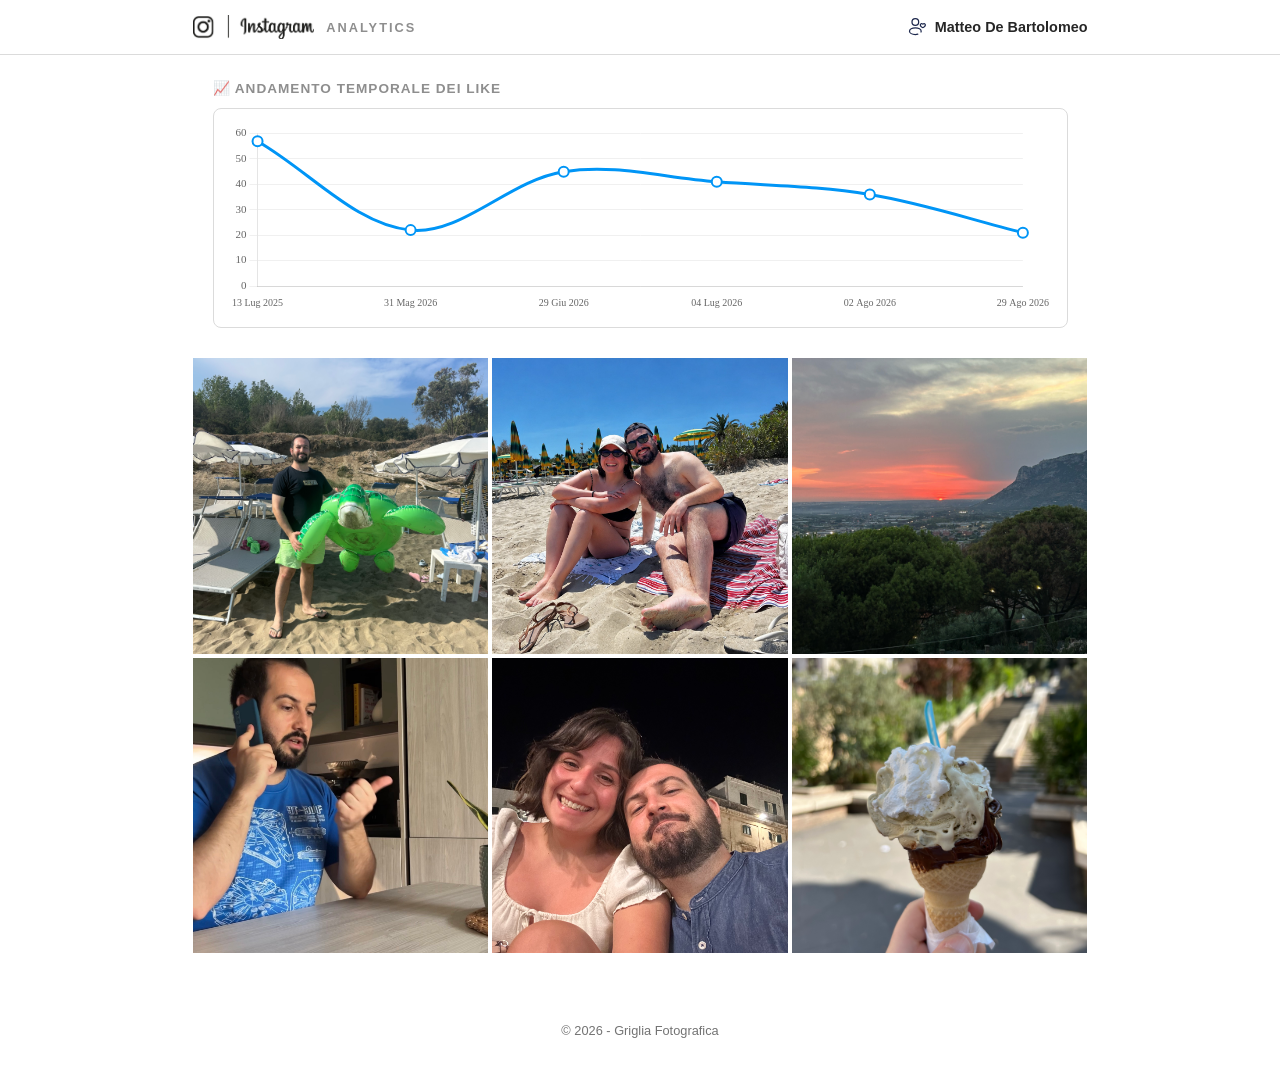
==== commit 6bb4a741: "Add files via upload" ====
--- a/index.html
+++ b/index.html
@@ -4,7 +4,8 @@
     <meta charset="UTF-8">
     <meta name="viewport" content="width=device-width, initial-scale=1.0">
     <title>Instagram Analytics Dashboard</title>
-    <link rel="stylesheet" href="style.css">
+    <link rel="stylesheet" href="style.css?v=5">
+    <script src="chart.js" defer></script>
 </head>
 <body>
 
@@ -21,10 +22,19 @@
         </div>
     </header>
 
+    <!-- CONTENITORE DEL GRAFICO (SOPRA LE IMMAGINI) -->
+    <div class="chart-section-container">
+        <p class="chart-section-title">📈 Andamento Temporale dei Like</p>
+        <div class="chart-wrapper">
+            <!-- Il tag canvas serve a JavaScript per disegnare -->
+            <canvas id="likesTimelineChart"></canvas>
+        </div>
+    </div>
+
     <main>
         <div class="insta-grid">
-            <!-- Foto 1 (Dati bilanciati su base 36 Like) -->
-            <a href="dettaglio.html?likes=36&trend=up&img=1&date=02/08/2026&day=domenica&type=carosello&faces=solo_matteo&content=matteo&likers=Alessio_Giangrande,Edoardo_Lisandri,Nicolò_Ciferri,Martina_Ligi,Davide_Torelli,Giulia_Agnelli,Valentina_Misciattelli,Debora_Cassero,Federica_Bellavia,Giusy_De_Bartolomeo,Giorgio_Bazzicalupo,Alessia_Taverna,Chicco_Zanon,Sara_Raimondi,Laura_Martucci,Gianluca_Manco,Janet_Meneghini,Gabriele_Caponi,Maria_Giovanna_Osso,Riccardo_Ramacci,Gianmarco_Maggini,Lorenzo_Linguanti,Micaela_Del_Zotto,Marco_Silvestri,Martina_Fioretti,Giorgio_Gonzales,Anita_Lunardi,Angelo_Siegrain,Dario_Leonardi,Alessio_Tricarico,Daniele_Pietropaolo,Giulia_Mancini,Sofia_Rampichini,Giulio_Ruzzi,Maria_Labanca,Rossella_Bari" class="grid-item">
+            <!-- Foto 1 -->
+            <div data-url="dettaglio.html?likes=36&trend=up&img=1&date=02/08/2026&day=domenica&type=carosello&faces=solo_matteo&content=matteo&likers=Alessio_Giangrande,Edoardo_Lisandri,Nicolò_Ciferri,Martina_Ligi,Davide_Torelli,Giulia_Agnelli,Valentina_Misciattelli,Debora_Cassero,Federica_Bellavia,Giusy_De_Bartolomeo,Giorgio_Bazzicalupo,Alessia_Taverna,Chicco_Zanon,Sara_Raimondi,Laura_Martucci,Gianluca_Manco,Janet_Meneghini,Gabriele_Caponi,Maria_Giovanna_Osso,Riccardo_Ramacci,Gianmarco_Maggini,Lorenzo_Linguanti,Micaela_Del_Zotto,Marco_Silvestri,Martina_Fioretti,Giorgio_Gonzales,Anita_Lunardi,Angelo_Siegrain,Dario_Leonardi,Alessio_Tricarico,Daniele_Pietropaolo,Giulia_Mancini,Sofia_Rampichini,Giulio_Ruzzi,Maria_Labanca,Rossella_Bari" class="grid-item dynamic-link">
                 <img src="Immagini/1.JPG" alt="Mia Foto 1" class="main-img">
                 <div class="grid-overlay">
                     <span class="likes"><img src="Immagini/heart-svgrepo-com.svg" alt="Cuore" class="custom-heart"> 36</span>
@@ -35,10 +45,10 @@
                         <span class="badge low">❄️ 44.5%</span>
                     </div>
                 </div>
-            </a>
-            
-            <!-- Foto 2 (Dati bilanciati su base 45 Like) -->
-            <a href="dettaglio.html?likes=45&trend=up&img=2&date=29/06/2026&day=lunedi&type=carosello&faces=coppia&content=matteo_compagna&likers=Alessio_Giangrande,Martina_Ligi,Debora_Rogante,Camilla_Bulgherini,Alessandro_Infantini,Giulia_Agnelli,Valentina_Misciattelli,Chiara_Bazzicalupo,Giusy_De_Bartolomeo,Dario_Del_Grosso,Chiara_Mastrosani,Alessia_Taverna,Chicco_Zanon,Sara_Raimondi,Silvia_Flamini,Diego_Gettatelli,Laura_Martucci,Gianluca_Manco,Janet_Meneghini,Martina_Ruzzi,Gabriele_Caponi,Maria_Giovanna_Osso,Martina_Occhioni,Ludovica_Nuzzo,Riccardo_Ramacci,Mirco_Lanni,Lorenzo_Linguanti,Micaela_Del_Zotto,Valeria_Sinopoli,Giulia_Vergari,Marco_Silvestri,Martina_Fioretti,Giulia_De_Bartolomeo,Francesca_Taras,Michela_Masci,Alessio_Quattrocchi,Daniele_Cancellieri,Angelo_Siegrain,Dario_Leonardi,Michael_Pichi,Alessio_Tricarico,Giulia_Maisto,Claudia_Bellini,Serena_Biccari,Rossella_Bari" class="grid-item">
+            </div>
+            
+            <!-- Foto 2 -->
+            <div data-url="dettaglio.html?likes=45&trend=up&img=2&date=29/06/2026&day=lunedi&type=carosello&faces=coppia&content=matteo_compagna&likers=Alessio_Giangrande,Martina_Ligi,Debora_Rogante,Camilla_Bulgherini,Alessandro_Infantini,Giulia_Agnelli,Valentina_Misciattelli,Chiara_Bazzicalupo,Giusy_De_Bartolomeo,Dario_Del_Grosso,Chiara_Mastrosani,Alessia_Taverna,Chicco_Zanon,Sara_Raimondi,Silvia_Flamini,Diego_Gettatelli,Laura_Martucci,Gianluca_Manco,Janet_Meneghini,Martina_Ruzzi,Gabriele_Caponi,Maria_Giovanna_Osso,Martina_Occhioni,Ludovica_Nuzzo,Riccardo_Ramacci,Mirco_Lanni,Lorenzo_Linguanti,Micaela_Del_Zotto,Valeria_Sinopoli,Giulia_Vergari,Marco_Silvestri,Martina_Fioretti,Giulia_De_Bartolomeo,Francesca_Taras,Michela_Masci,Alessio_Quattrocchi,Daniele_Cancellieri,Angelo_Siegrain,Dario_Leonardi,Michael_Pichi,Alessio_Tricarico,Giulia_Maisto,Claudia_Bellini,Serena_Biccari,Rossella_Bari" class="grid-item dynamic-link">
                 <img src="Immagini/2.JPG" alt="Mia Foto 2" class="main-img">
                 <div class="grid-overlay">
                     <span class="likes"><img src="Immagini/heart-svgrepo-com.svg" alt="Cuore" class="custom-heart"> 45</span>
@@ -49,10 +59,10 @@
                         <span class="badge low">❄️ 37.8%</span>
                     </div>
                 </div>
-            </a>
+            </div>
             
             <!-- Foto 3 -->
-            <a href="dettaglio.html?likes=21&trend=down&img=3&date=29/08/2026&day=sabato&type=carosello&faces=no&content=tramonto&likers=Alessio_Giangrande,Edoardo_Lisandri,Camilla_Bulgherini,Giulia_Agnelli,Valentina_Misciattelli,Chiara_Bazzicalupo,Dario_Del_Grosso,Chicco_Zanon,Sara_Raimondi,Gianluca_Manco,Gabriele_Caponi,Ludovica_Nuzzo,Riccardo_Ramacci,Lorenzo_Linguanti,Martina_Fioretti,Giulia_De_Bartolomeo,Giulia_Maisto,Sofia_Rampichini,Rossella_Bari,Lenny_Guglielmino,Marco_Ramacci" class="grid-item">
+            <div data-url="dettaglio.html?likes=21&trend=down&img=3&date=29/08/2026&day=sabato&type=carosello&faces=no&content=tramonto&likers=Alessio_Giangrande,Edoardo_Lisandri,Camilla_Bulgherini,Giulia_Agnelli,Valentina_Misciattelli,Chiara_Bazzicalupo,Dario_Del_Grosso,Chicco_Zanon,Sara_Raimondi,Gianluca_Manco,Gabriele_Caponi,Ludovica_Nuzzo,Riccardo_Ramacci,Lorenzo_Linguanti,Martina_Fioretti,Giulia_De_Bartolomeo,Giulia_Maisto,Sofia_Rampichini,Rossella_Bari,Lenny_Guglielmino,Marco_Ramacci" class="grid-item dynamic-link">
                 <img src="Immagini/3.JPG" alt="Mia Foto 3" class="main-img">
                 <div class="grid-overlay">
                     <span class="likes"><img src="Immagini/heart-svgrepo-com.svg" alt="Cuore" class="custom-heart"> 21</span>
@@ -63,10 +73,10 @@
                         <span class="badge low">❄️ 19.1%</span>
                     </div>
                 </div>
-            </a>
+            </div>
             
             <!-- Foto 4 -->
-            <a href="dettaglio.html?likes=41&trend=up&img=4&date=04/07/2026&day=sabato&type=reel&faces=solo_matteo&content=gag&likers=Alessio_Giangrande,Edoardo_Lisandri,Martina_Ligi,Davide_Torelli,Giulia_Agnelli,Daniele_Fasciani,Dario_Ciangola,Luca_Lanni,Chiara_Bazzicalupo,Giusy_De_Bartolomeo,Dario_Del_Grosso,Chiara_Mastrosani,Alessia_Taverna,Silvia_Flamini,Diego_Gettatelli,Laura_Martucci,Gianluca_Manco,Alessandro_Misciattelli,Gabriele_Caponi,Federico_Lanni,Maria_Giovanna_Osso,Martina_Occhioni,Daniele_Baiocco,Marco_Sorrentino,Lorenzo_Linguanti,Micaela_Del_Zotto,Francesca_Maiorana,Giulia_Vergari,Martina_Fioretti,Giulia_De_Bartolomeo,Federica_Lorello,Christian_Scala,Giovanna_Cozzi,Benedetta_Nuzzo,Lucrezia_Degan,Alessio_Tricarico,Giovanni_Cortellessa,Marika_Cafiero,Serena_Biccari,Federica_Castellani,Rossella_Bari" class="grid-item">
+            <div data-url="dettaglio.html?likes=41&trend=up&img=4&date=04/07/2026&day=sabato&type=reel&faces=solo_matteo&content=gag&likers=Alessio_Giangrande,Edoardo_Lisandri,Martina_Ligi,Davide_Torelli,Giulia_Agnelli,Daniele_Fasciani,Dario_Ciangola,Luca_Lanni,Chiara_Bazzicalupo,Giusy_De_Bartolomeo,Dario_Del_Grosso,Chiara_Mastrosani,Alessia_Taverna,Silvia_Flamini,Diego_Gettatelli,Laura_Martucci,Gianluca_Manco,Alessandro_Misciattelli,Gabriele_Caponi,Federico_Lanni,Maria_Giovanna_Osso,Martina_Occhioni,Daniele_Baiocco,Marco_Sorrentino,Lorenzo_Linguanti,Micaela_Del_Zotto,Francesca_Maiorana,Giulia_Vergari,Martina_Fioretti,Giulia_De_Bartolomeo,Federica_Lorello,Christian_Scala,Giovanna_Cozzi,Benedetta_Nuzzo,Lucrezia_Degan,Alessio_Tricarico,Giovanni_Cortellessa,Marika_Cafiero,Serena_Biccari,Federica_Castellani,Rossella_Bari" class="grid-item dynamic-link">
                 <img src="Immagini/4.JPG" alt="Mia Foto 4" class="main-img">
                 <div class="grid-overlay">
                     <span class="likes"><img src="Immagini/heart-svgrepo-com.svg" alt="Cuore" class="custom-heart"> 41</span>
@@ -77,10 +87,10 @@
                         <span class="badge low">❄️ 39.0%</span>
                     </div>
                 </div>
-            </a>
+            </div>
             
             <!-- Foto 5 -->
-            <a href="dettaglio.html?likes=57&trend=up&img=5&date=13/07/2025&day=domenica&type=carosello&faces=coppia&content=matteo_compagna&likers=Emiliano_Fedeli,Simona_Procacci,Caterina_Tusciano,Alessio_Giangrande,Nicolò_Ciferri,Martina_Ligi,Debora_Rogante,Alessandro_Infantini,Francesca_Tocci,Giulia_Agnelli,Giorgia_Sannibale,Dario_Ciangola,Luca_Lanni,Debora_Cassero,Federica_Bellavia,Giusy_De_Bartolomeo,Michela_Maggi,Dario_Del_Grosso,Giorgio_Bazzicalupo,Chiara_Mastrosani,Chicco_Zanon,Sara_Raimondi,Silvia_Flamini,Diego_Gettatelli,Gianluca_Manco,Janet_Meneghini,Giulia_Maggini,Gabriele_Caponi,Maria_Giovanna_Osso,Ludovica_Nuzzo,Daniele_Baiocco,Riccardo_Ramacci,Gianmarco_Maggini,Federica_Tumminello,Lorenzo_Linguanti,Micaela_Del_Zotto,Mara_Serranti,Miriam_Ferretti,Marco_Silvestri,Martina_Fioretti,Giulia_De_Bartolomeo,Matteo_De_Felici,Alessio_Quattrocchi,Angelo_Siegrain,Dario_Leonardi,Marco_Esposito,Claudia_Scopetti,Marianna_Ronda,Michael_Pichi,Gulia_Maisto,Cinzia_Ramacci,Giulio_Ruzzi,Serena_Biccari,Rossella_Bari,Lenny_Guglielmino,Peppe_Genna" class="grid-item">
+            <div data-url="dettaglio.html?likes=57&trend=up&img=5&date=13/07/2025&day=domenica&type=carosello&faces=coppia&content=matteo_compagna&likers=Emiliano_Fedeli,Simona_Procacci,Caterina_Tusciano,Alessio_Giangrande,Nicolò_Ciferri,Martina_Ligi,Debora_Rogante,Alessandro_Infantini,Francesca_Tocci,Giulia_Agnelli,Giorgia_Sannibale,Dario_Ciangola,Luca_Lanni,Debora_Cassero,Federica_Bellavia,Giusy_De_Bartolomeo,Michela_Maggi,Dario_Del_Grosso,Giorgio_Bazzicalupo,Chiara_Mastrosani,Chicco_Zanon,Sara_Raimondi,Silvia_Flamini,Diego_Gettatelli,Gianluca_Manco,Janet_Meneghini,Giulia_Maggini,Gabriele_Caponi,Maria_Giovanna_Osso,Ludovica_Nuzzo,Daniele_Baiocco,Riccardo_Ramacci,Gianmarco_Maggini,Federica_Tumminello,Lorenzo_Linguanti,Micaela_Del_Zotto,Mara_Serranti,Miriam_Ferretti,Marco_Silvestri,Martina_Fioretti,Giulia_De_Bartolomeo,Matteo_De_Felici,Alessio_Quattrocchi,Angelo_Siegrain,Dario_Leonardi,Marco_Esposito,Claudia_Scopetti,Marianna_Ronda,Michael_Pichi,Gulia_Maisto,Cinzia_Ramacci,Giulio_Ruzzi,Serena_Biccari,Rossella_Bari,Lenny_Guglielmino,Peppe_Genna" class="grid-item dynamic-link">
                 <img src="Immagini/5.JPG" alt="Mia Foto 5" class="main-img">
                 <div class="grid-overlay">
                     <span class="likes"><img src="Immagini/heart-svgrepo-com.svg" alt="Cuore" class="custom-heart"> 57</span>
@@ -91,10 +101,10 @@
                         <span class="badge low">❄️ 52.7%</span>
                     </div>
                 </div>
-            </a>
+            </div>
             
             <!-- Foto 6 -->
-            <a href="dettaglio.html?likes=22&trend=down&img=6&date=31/05/2026&day=domenica&type=carosello&faces=no&content=gelato&likers=Alessio_Giangrande,Edoardo_Lisandri,Martina_Ligi,Debora_Rogante,Alessandro_Infantini,Giulia_Agnelli,Valentina_Misciattelli,Chiara_Bazzicalupo,Dario_Del_Grosso,Silvia_Flamini,Diego_Gettatelli,Laura_Martucci,Fabio_D_Andria,Gianluca_Manco,Ludovica_Nuzzo,Riccardo_Ramacci,Lorenzo_Linguanti,Micaela_Del_Zotto,Marco_Silvestri,Giulia_De_Bartolomeo,Angelo_Siegrain,Valerio_Cucciari" class="grid-item">
+            <div data-url="dettaglio.html?likes=22&trend=down&img=6&date=31/05/2026&day=domenica&type=carosello&faces=no&content=gelato&likers=Alessio_Giangrande,Edoardo_Lisandri,Martina_Ligi,Debora_Rogante,Alessandro_Infantini,Giulia_Agnelli,Valentina_Misciattelli,Chiara_Bazzicalupo,Dario_Del_Grosso,Silvia_Flamini,Diego_Gettatelli,Laura_Martucci,Fabio_D_Andria,Gianluca_Manco,Ludovica_Nuzzo,Riccardo_Ramacci,Lorenzo_Linguanti,Micaela_Del_Zotto,Marco_Silvestri,Giulia_De_Bartolomeo,Angelo_Siegrain,Valerio_Cucciari" class="grid-item dynamic-link">
                 <img src="Immagini/6.JPG" alt="Mia Foto 6" class="main-img">
                 <div class="grid-overlay">
                     <span class="likes"><img src="Immagini/heart-svgrepo-com.svg" alt="Cuore" class="custom-heart"> 22</span>
@@ -105,12 +115,91 @@
                         <span class="badge low">❄️ 4.5%</span>
                     </div>
                 </div>
-            </a>
+            </div>
         </div>
     </main>
 
     <footer>
         <p>&copy; 2026 - Griglia Fotografica</p>
     </footer>
+
+    <script>
+        // 1. GESTIONE TOCCATE DOPPIO CLIC PER SMARTPHONE
+        const links = document.querySelectorAll('.dynamic-link');
+        links.forEach(link => {
+            link.addEventListener('click', function(e) {
+                if (window.innerWidth <= 768) {
+                    if (!this.classList.contains('active')) {
+                        e.preventDefault();
+                        links.forEach(l => l.classList.remove('active'));
+                        this.classList.add('active');
+                    } else {
+                        const destination = this.getAttribute('data-url');
+                        window.location.href = destination;
+                    }
+                } else {
+                    const destination = this.getAttribute('data-url');
+                    window.location.href = destination;
+                }
+            });
+        });
+        document.addEventListener('click', function(e) {
+            if (!e.target.closest('.dynamic-link')) {
+                links.forEach(l => l.classList.remove('active'));
+            }
+        });
+
+        // 2. INIZIALIZZAZIONE SICURA DEL GRAFICO CON I DATI REALI SULLA RIGA 168
+        window.addEventListener('load', function() {
+            if (typeof Chart !== 'undefined') {
+                const canvas = document.getElementById('likesTimelineChart');
+                if (canvas) {
+                    const ctx = canvas.getContext('2d');
+                    new Chart(ctx, {
+                        type: 'line',
+                        data: {
+                            labels: ['13 Lug 2025', '31 Mag 2026', '29 Giu 2026', '04 Lug 2026', '02 Ago 2026', '29 Ago 2026'],
+                            datasets: [{
+                                label: 'Mi Piace Ricevuti',
+                                data: [57, 22, 45, 41, 36, 21],
+                                borderColor: '#0095f6',
+                                backgroundColor: 'rgba(0, 149, 246, 0.08)',
+                                borderWidth: 3,
+                                tension: 0.35,
+                                pointBackgroundColor: '#ffffff',
+                                pointBorderColor: '#0095f6',
+                                pointBorderWidth: 2,
+                                pointRadius: 5,
+                                pointHoverRadius: 7
+                            }]
+                        },
+                        options: {
+                            responsive: true,
+                            maintainAspectRatio: false,
+                            plugins: {
+                                legend: { display: false }
+                            },
+                            scales: {
+                                y: {
+                                    beginAtZero: true,
+                                    grid: { color: '#f0f0f0' },
+                                    ticks: { font: { size: 11, family: '-apple-system' } }
+                                },
+                                x: {
+                                    grid: { display: false },
+                                    ticks: { font: { size: 10, family: '-apple-system' } }
+                                }
+                            }
+                        }
+                    });
+                }
+            }
+        });
+    </script>
 </body>
 </html>
+
+
+
+    </body>
+</html>
--- a/style.css
+++ b/style.css
@@ -237,26 +237,6 @@
     margin-left: auto; /* Spinge l'emoji dell'andamento a destra */
 }
 
-/* --- RESPONSIVE MOBILE --- */
-@media (max-width: 768px) {
-    .brand-text {
-        display: none;
-    }
-
-    main {
-        margin: 0; 
-        padding: 0;
-        max-width: 100%;
-    }
-
-    .insta-grid {
-        gap: 2px;
-    }
-
-    .detail-card {
-        max-width: 100%;
-    }
-}
 /* --- STILE PER IL BOX COMMENTO AI --- */
 .ai-box {
     background-color: #f0f7ff; /* Sfondo azzurro chiaro tech */
@@ -469,18 +449,115 @@
     white-space: nowrap;
 }
 
-/* Mobile responsive */
-@media (max-width: 480px) {
+@media (max-width: 768px) {
+    header {
+        padding: 12px 15px;
+    }
+
+    .brand-text {
+        display: none;
+    }
+
+    main {
+        margin: 20px 0; 
+        padding: 0 15px;
+        max-width: 100%;
+    }
+
+    .insta-grid {
+        display: flex;
+        flex-direction: column;
+        gap: 20px; /* Spazio tra i post del feed mobile */
+        background-color: #ffffff;
+    }
+
+    .grid-item {
+        width: 100%;
+        aspect-ratio: 1 / 1;
+        position: relative;
+        cursor: pointer;
+    }
+
+    .grid-item .main-img {
+        border-radius: 8px; /* Arrotonda gli angoli delle foto grandi */
+    }
+
+    /* DI BASE L'OVERLAY COMPARE COPERTO ANCHE SU MOBILE */
+    .grid-overlay {
+        opacity: 0;
+        pointer-events: none; /* Evita che l'overlay blocchi il tocco */
+        border-radius: 8px;
+    }
+
+    /* IL TRUCCO: Quando la foto è toccata (.active), l'overlay appare! */
+    .grid-item.active .grid-overlay {
+        opacity: 1;
+        pointer-events: auto;
+        background-color: rgba(0, 0, 0, 0.6); /* Sfondo scuro per leggere bene */
+    }
+
+    /* Disattiva l'hover classico su mobile per evitare conflitti */
+    .grid-item:hover .grid-overlay {
+        opacity: 0;
+    }
+    .grid-item.active:hover .grid-overlay {
+        opacity: 1;
+    }
+
     .fasce-container {
-        flex-direction: column; /* Incolonna le fasce per salvaguardare lo spazio sui telefoni piccoli */
-        gap: 2px;
-        width: 85%;
-    }
+        flex-direction: row; /* Mantiene i 3 badge affiancati anche sul telefono */
+        gap: 4px;
+        width: 90%;
+    }
+
     .badge {
-        font-size: 0.6rem;
-        padding: 2px;
-    }
+        font-size: 0.7rem;
+        padding: 4px 2px;
+    }
+
     .trend-badge {
-        font-size: 0.7rem;
-    }
-}
+        font-size: 0.8rem;
+    }
+
+    .detail-card {
+        max-width: 100%; 
+    }
+}
+/* --- NUOVO STILE SEZIONE GRAFICO ANALTICS --- */
+.chart-section-container {
+    max-width: 895px; /* Perfettamente allineato alla larghezza del feed principale */
+    margin: 25px auto 5px auto;
+    padding: 0 20px;
+}
+
+.chart-section-title {
+    font-size: 0.85rem;
+    font-weight: 700;
+    text-transform: uppercase;
+    letter-spacing: 1px;
+    color: #8e8e8e;
+    margin-bottom: 12px;
+}
+
+/* Scatola contenitiva con altezza fissa per bloccare distorsioni */
+.chart-wrapper {
+    background-color: #ffffff;
+    border: 1px solid #dbdbdb;
+    border-radius: 8px;
+    padding: 15px;
+    height: 220px; /* Altezza ideale per non invadere lo schermo */
+    position: relative;
+    width: 100%;
+}
+
+/* Adattamento margini per Smartphone */
+@media (max-width: 768px) {
+    .chart-section-container {
+        margin: 15px 0 5px 0;
+        padding: 0 15px; /* Segue la stessa spaziatura delle foto mobile */
+    }
+    .chart-wrapper {
+        height: 160px; /* Più basso su iPhone per lasciare spazio allo scorrimento */
+        padding: 8px;
+    }
+}
